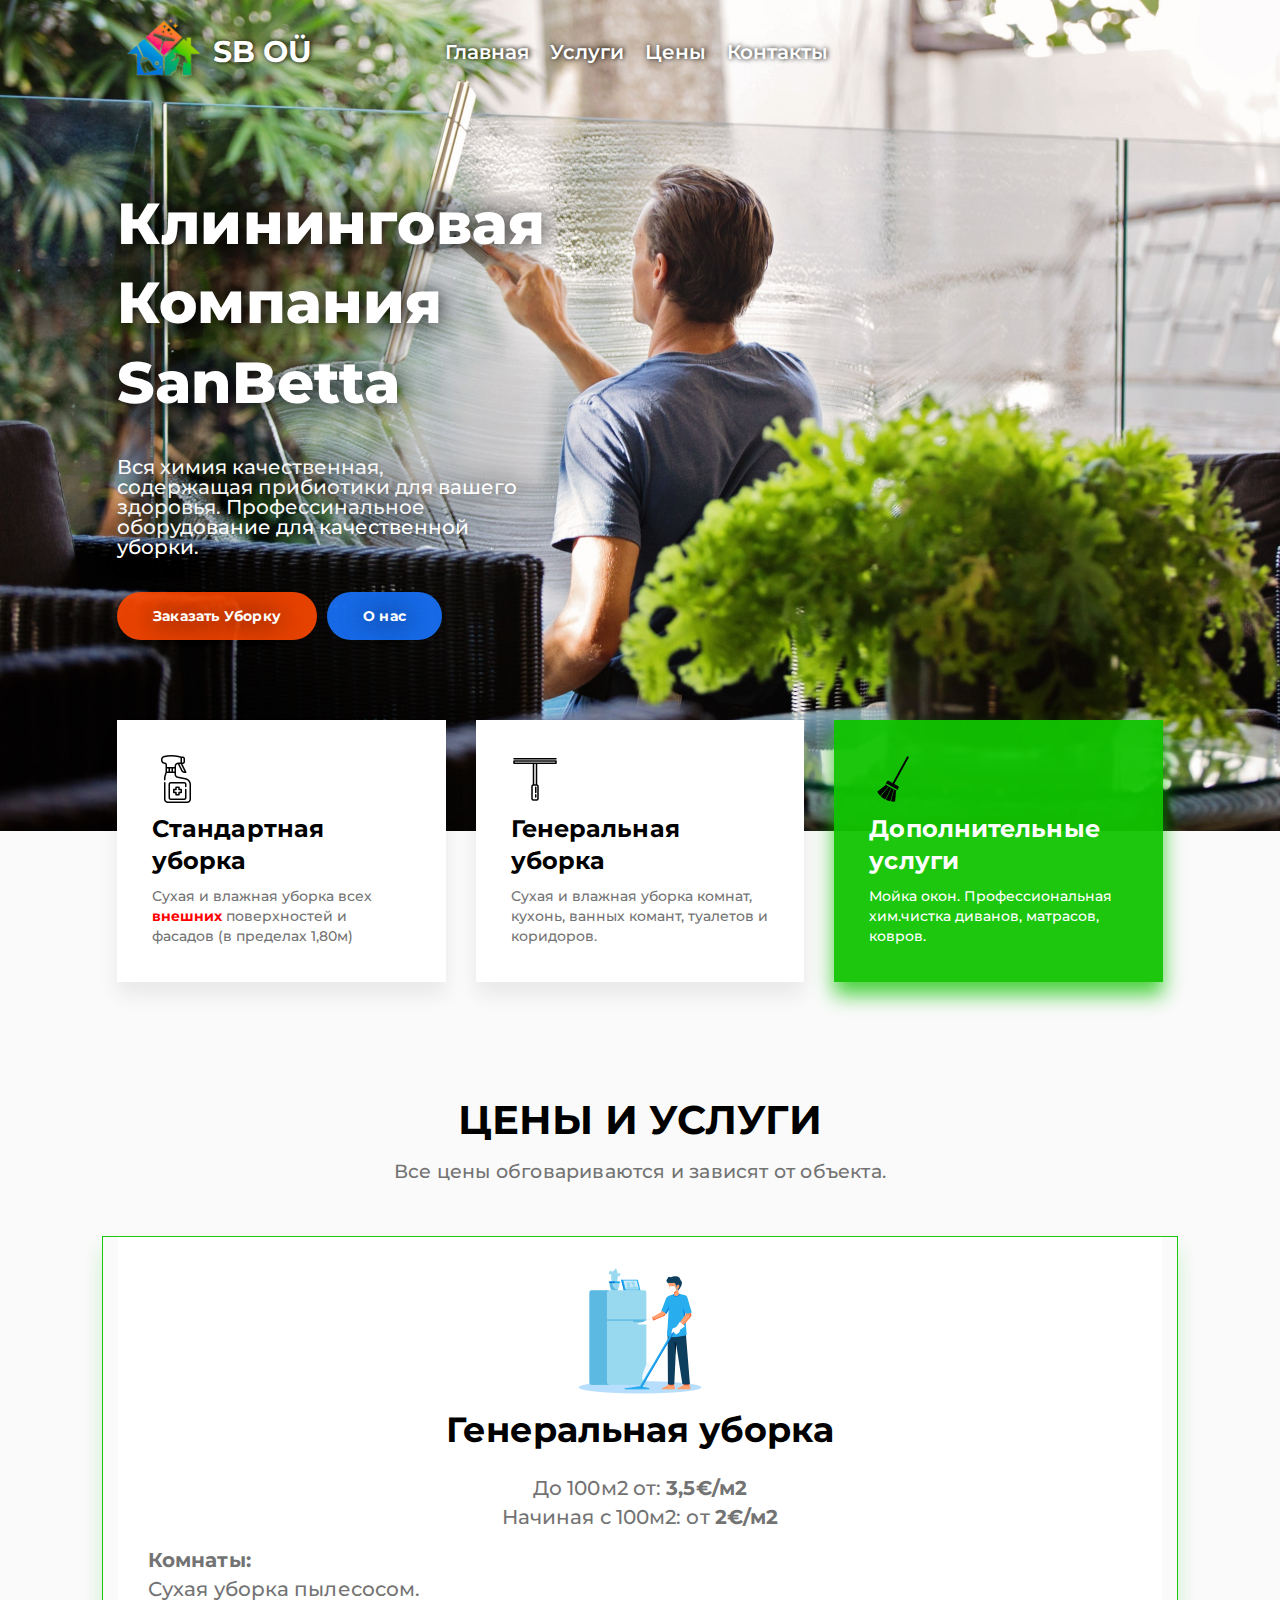
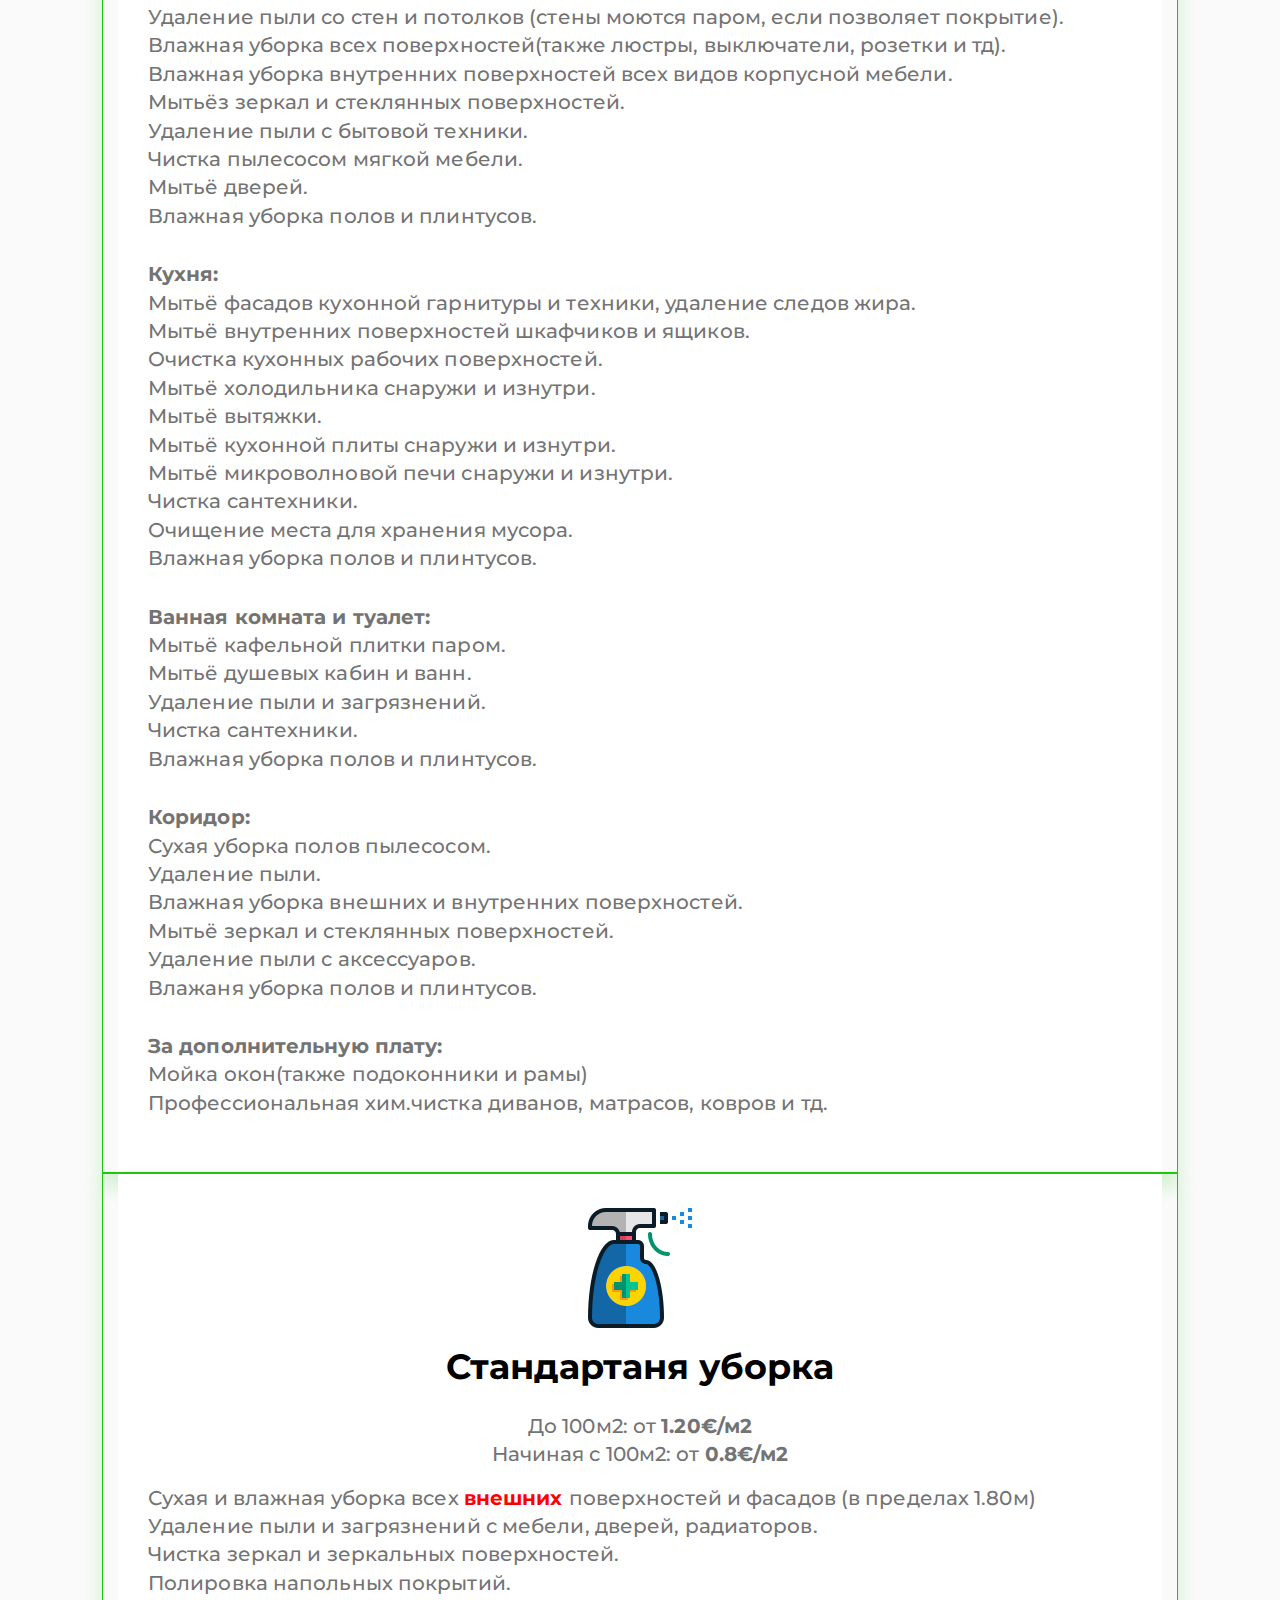
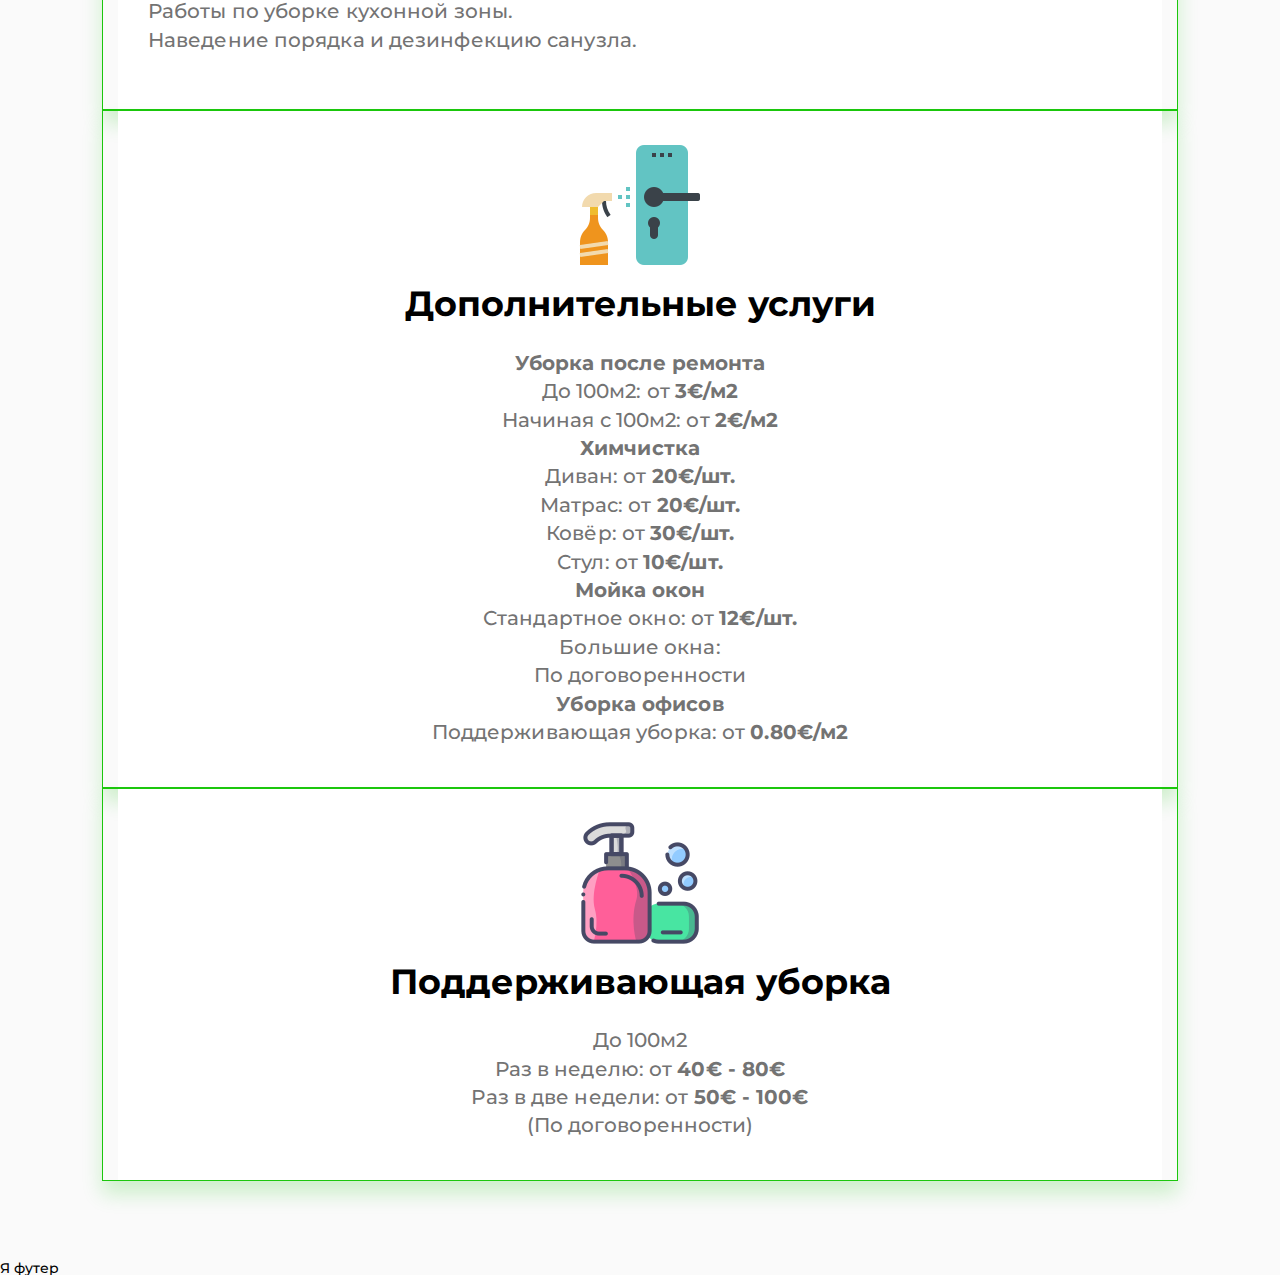
==== cleanservice/index.html @ 61dfa923 "cleanservice v2.0" ====
<!DOCTYPE html>
<html lang="ru">
<head>
    <meta charset="UTF-8">
    <meta http-equiv="X-UA-Compatible" content="IE=edge">
    <meta name="viewport" content="width=device-width, initial-scale=1.0">
    <link href="https://fonts.googleapis.com/css?family=Montserrat:regular,500,600,700,800&display=swap&subset=cyrillic-ext" rel="stylesheet" />
    <link rel="stylesheet" href="./css/style.css">
    <title>SanBetta OÜ</title>
</head>
<body>
    <div class="wrapper">
        <header class="header">
            <div class="header_container _container">
                <img src="./images/House_png-removebg-preview 1.svg" alt="Home">
                <a href="" class="header__logo">
                    SB OÜ
                </a>
                <nav class="header__menu menu">
                    <ul class="menu__list">
                        <li class="menu__item">
                            <a href="" class="menu__link">Главная</a>
                        </li>
                        <li class="menu__item">
                            <a href="" class="menu__link">Услуги</a>
                        </li>
                        <li class="menu__item">
                            <a href="" class="menu__link">Цены</a>
                        </li>
                        <li class="menu__item">
                            <a href="" class="menu__link">Контакты</a>
                        </li>
                    </ul>
                </nav>
            </div>

        </header>

        <main class="page">
            <div class="page__main-block main-block">
                <div class="main-block__container _container">
                    <div class="main-block__body">
                        <h1 class="main-block__title">Клининговая Компания SanBetta</h1>
                        <div class="main-block__text">Вся химия качественная, содержащая прибиотики для вашего здоровья. 
                            Профессинальное оборудование для качественной уборки.
                        </div>
                            <div class="main-block__buttons">
                                <a href="tel:+37256265199" class="main-block__button">Заказать Уборку</a>
                                <a href="" class="main-block__button main-block__button_border">О нас</a>
                            </div>
                    </div>
                </div>
                <div class="main-block__image _ibg">
                    <img src="./images/pexels-nathan-cowley-713297 (1).jpg" alt="cleaning.img">
                </div>
            </div>
            <section class="page_services services">
                <div class="services__conatainer _container">
                    <div class="services__body">
                         <a href="" class="services__column">
                            <div class="services__item item-service">
                                <div class="item-service__icon">
                                   <img src="./images/spray.png" alt="spray">
                                </div>
                                <h3 class="item-service__title">
                                    Стандартная уборка
                                </h3>
                                <div class="item-service__text">
                                   Сухая и влажная уборка всех <span class="text_bold_red"> внешних </span>  поверхностей и фасадов (в пределах 1,80м)
                                </div>
                            </div>
                        </a>
                        <a href="" class="services__column">
                            <div class="services__item item-service">
                                <div class="item-service__icon">
                                   <img src="./images/labor.png" alt="labor">
                                </div>
                                <h3 class="item-service__title">
                                    Генеральная уборка
                                </h3>
                                <div class="item-service__text">
                                  Сухая и влажная уборка комнат, кухонь, ванных комант, туалетов и коридоров.
                                </div>
                            </div>
                        </a>
                        <a href="" class="services__column">
                            <div class="services__item item-service item-service_green">
                                <div class="item-service__icon">
                                   <img src="./images/brush.png" alt="brush">
                                </div>
                                <h3 class="item-service__title">
                                    Дополнительные услуги
                                </h3>
                                <div class="item-service__text">
                                   Мойка окон.
                                   Профессиональная хим.чистка диванов, матрасов, ковров.
                                </div>
                            </div>
                        </a>
                    </div>
                </div>

            </section>
            <section class="page_supporting-cleaning supporting-cleaning ">
                <div class="supporting-cleaning__container _container">
                    <div class="supporting-cleaning__header header-block">
                        <h2 class="header_block__title">ЦЕНЫ И УСЛУГИ</h2>
                        <div class="header_block__sub-title">Все цены обговариваются и зависят от объекта.</div>
                    </div>
                <div class="supporting-cleaning_body">
                    <div class="supporting-cleaning_column">
                        <div class="supporting-cleaning_item">
                            <div class="supporting-cleaning_icon">
                                <img src="./images/cleaning_house_covid-19_virus_pandemic_icon.png" alt="">
                            </div>
                            <div class="supporting-cleaning_value">Генеральная уборка</div>
                            <div class="supporting-cleaning_text">До 100м2 от: <span class="
                                price_text_bold"> 3,5€/м2 </span> <br> Начиная с 100м2: от <span class="
                                price_text_bold"> 2€/м2 </span>
                                <ul class="ul_list"> <span class="text_bold_span">Комнаты:</span>
                                    <li>Сухая уборка пылесосом.</li>
                                    <li>Удаление пыли со стен и потолков (стены моются паром, если позволяет покрытие).</li>
                                    <li>Влажная уборка всех поверхностей(также люстры, выключатели, розетки и тд).</li>
                                    <li>Влажная уборка внутренних поверхностей всех видов корпусной мебели.</li>
                                    <li>Мытьёз зеркал и стеклянных поверхностей.</li>
                                    <li>Удаление пыли с бытовой техники.</li>
                                    <li>Чистка пылесосом мягкой мебели.</li>
                                    <li>Мытьё дверей.</li>
                                    <li>Влажная уборка полов и плинтусов.</li>
                                </ul>
                                <ul class="ul_list"><span class="text_bold_span">Кухня:</span>
                                    <li>Мытьё фасадов кухонной гарнитуры и техники, удаление следов жира.</li>
                                    <li>Мытьё внутренних поверхностей шкафчиков и ящиков.</li>
                                    <li>Очистка кухонных рабочих поверхностей.</li>
                                    <li>Мытьё холодильника снаружи и изнутри.</li>
                                    <li>Мытьё вытяжки.</li>
                                    <li>Мытьё кухонной плиты снаружи и изнутри.</li>
                                    <li>Мытьё микроволновой печи снаружи и изнутри.</li>
                                    <li>Чистка сантехники.</li>
                                    <li>Очищение места для хранения мусора.</li>
                                    <li>Влажная уборка полов и плинтусов.</li>
                                    <li></li>
                                </ul>
                                <ul class="ul_list"><span class="text_bold_span">Ванная комната и туалет:</span>
                                    <li>Мытьё кафельной плитки паром.</li>
                                    <li>Мытьё душевых кабин и ванн.</li>
                                    <li>Удаление пыли и загрязнений.</li>
                                    <li>Чистка сантехники.</li>
                                    <li>Влажная уборка полов и плинтусов.</li>
                                </ul>
                                <ul class="ul_list"><span class="text_bold_span">Коридор:</span>
                                    <li>Сухая уборка полов пылесосом.</li>
                                    <li>Удаление пыли.</li>
                                    <li>Влажная уборка внешних и внутренних поверхностей.</li>
                                    <li>Мытьё зеркал и стеклянных поверхностей.</li>
                                    <li>Удаление пыли с аксессуаров.</li>
                                    <li>Влажаня уборка полов и плинтусов.</li>
                                </ul>
                                <ul class="ul_list"><span class="text_bold_span">За дополнительную плату:</span>
                                    <li>Мойка окон(также подоконники и рамы)</li>
                                    <li>Профессиональная хим.чистка диванов, матрасов, ковров и тд.</li>
                                </ul>
                            </div>
                        </div>
                    </div>
                    <div class="supporting-cleaning_column">
                        <div class="supporting-cleaning_item">
                            <div class="supporting-cleaning_icon">
                                <img src="./images/alcohol_antiseptic_cleaning_cleanser_first_icon.png" alt="">
                            </div>
                            <div class="supporting-cleaning_value">Стандартаня уборка</div>
                            <div class="supporting-cleaning_text">До 100м2: от <span class="
                                price_text_bold"> 1.20€/м2 </span> <br> Начиная с 100м2: от <span class="
                                price_text_bold"> 0.8€/м2 </span>
                                <ul class="ul_list">
                                    <li>Сухая и влажная уборка всех <span class="text_bold_red"> внешних </span> поверхностей и фасадов (в пределах 1.80м)</li>
                                    <li>Удаление пыли и загрязнений с мебели, дверей, радиаторов.</li>
                                    <li>Чистка зеркал и зеркальных поверхностей.</li>
                                    <li>Полировка напольных покрытий.</li>
                                    <li>Работы по уборке кухонной зоны.</li>
                                    <li>Наведение порядка и дезинфекцию санузла.</li>
                                </ul>
                            </div>
                        </div>
                    </div>
                    <div class="supporting-cleaning_column">
                        <div class="supporting-cleaning_item">
                            <div class="supporting-cleaning_icon">
                                <img src="./images/cleaning_door_hygiene_knob_object_icon.png" alt="">
                            </div>
                            <div class="supporting-cleaning_value">Дополнительные услуги</div>
                            <div class="supporting-cleaning_text"> <span class="text_bold_span">Уборка после ремонта</span> <br> До 100м2: от <span class="
                                price_text_bold"> 3€/м2 </span> <br> Начиная с 100м2: от <span class="text_bold_span"> 2€/м2 </span> <br>
                                 <span class="text_bold_span">Химчистка</span> <br>
                                  Диван: от <span class="text_bold_span">20€/шт. </span>  <br>
                                   Матрас: от <span class="text_bold_span"> 20€/шт. </span> <br>
                                    Ковёр: от <span class="text_bold_span"> 30€/шт. </span> <br>
                                   Стул: от <span class="text_bold_span"> 10€/шт.</span> <br>
                                    <span class="text_bold_span">Мойка окон</span> <br>
                                    Стандартное окно: от <span class="text_bold_span"> 12€/шт.</span> <br>
                                     Большие окна: <br> По договоренности <br>
                                      <span class="text_bold_span">Уборка офисов</span> <br>
                                       Поддерживающая уборка: от <span class="text_bold_span"> 0.80€/м2 </span> </div>
                        </div>
                    </div>
                    <div class="supporting-cleaning_column">
                        <div class="supporting-cleaning_item">
                            <div class="supporting-cleaning_icon">
                                <img src="./images/cleaning_hygiene_soap_wash_washing_icon.png" alt="">
                            </div>
                            <div class="supporting-cleaning_value">Поддерживающая уборка</div>
                            <div class="supporting-cleaning_text">До 100м2 <br>
                                Раз в неделю: от <span class="text_bold_span">40€ - 80€</span> <br>
                                Раз в две недели: от <span class="text_bold_span"> 50€ - 100€ </span> <br>
                                 (По договоренности)</div>
                        </div>
                    </div>
                </div>
            </div>
            </section>
        </main>
        <footer class="footer">
            Я футер
        </footer>

    </div>
    <script src="./js/script.js"></script>
</body>
</html>
---- cleanservice/css/style.css ----
/* ОБНУЛЕНИЕ */

*,
*::before,
*::after {
    margin: 0;
    padding: 0;
    border: 0;
    box-sizing: border-box;
}

a {
    text-decoration: none;
}

ul,
ol,
li {
    list-style: none;
}

img {
    vertical-align: top;
}

h1,
h2,
h3,
h4,
h5,
h6 {
    font-weight: inherit;
    font-size: inherit;
}

html,
body {
    height: 100%;
    line-height: 1;
    font-size: 14px;
    background: #fafafa;
    font-weight: 500;
    font-family: Montserrat;
}

/* --------------------------------------- */

.wrapper {
    min-height: 100%;
    overflow: hidden;
    display: flex;
    flex-direction: column;
}

._container {
    max-width: 1046px;
    margin: 0 auto;
    padding: 0px 15px;
    box-sizing: content-box;
}

._ibg {
    position: relative;
}

._ibg img {
    position: absolute;
    width: 100%;
    height: 100%;
    top: 0;
    left: 0;
    object-fit: cover;
}

/* -------HEADER------- */

.header {
    position: absolute;
    width: 100%;
    left: 0;
    top: 0;
    z-index: 50;
}
.header_container {
    display: flex;
    min-height: 104px;
    align-items: center;
}

@media (max-width: 479px) {
    .header_container {
        min-height: 70px;
    }
}
.header__logo {
    font-size: 30px;
    font-weight: 700;
    color: inherit;
    text-shadow: rgb(0, 0, 0) 1px 0 5px;
    color:rgb(255, 255, 255);
}
.header__menu {
    margin: 0px 0px 0px 133px;
}

@media (max-width: 992px) {
    .header__menu {
        margin: 0px 0px 0px 80px;
    }
}

@media (max-width: 767px) {
    .header__menu {
        margin: 0px 0px 0px 40px;
    }
}

@media (max-width: 479px) {
    .header__menu {
        margin: 0px 0px 0px 20px;
    }
}



.menu {
    padding: 5px 0;
}
.menu__list {
    display: flex;
    flex-wrap: wrap;
}
.menu__item {
    font-size: 20px;
}

.menu__item:hover {
    background: rgba(60, 255, 0, 0.5);
    border-radius: 7px;
    transition: background 0.4s ease-in-out 0.2s;
    min-width: 30px;
}

.menu__item:not(:last-child) {
    margin: 0px 21px 0px 0px;
}

.menu__link {
    font-weight: 600;
    line-height: calc(24 / 14 * 100%);
    text-shadow: rgb(0, 0, 0) 1px 0 5px;
    color: white;
}

@media (max-width: 479px) {
    .menu__link {
        font-size: 18px;
    }
}

/* --------------------------------------------- */

/* -----------------PAGE--------------------------- */
.page {
    flex: 1 1 auto;
}

.page__main-block {
}

.page_services {
    position: relative;
    z-index: 2;
    margin: -111px 0px 0px 0px;
}
.page_supporting-cleaning {
}
/* -----------------HEADER_BLOCK--------------------------- */
.header-block {
    text-align: center;
    letter-spacing: 0.2px;
}
.header_block__title {
    font-size: 40px;
    line-height: 142%;
    font-weight: 700;
}
.header_block__title:not(:last-child) {
    margin: 0px 0px 10px 0px;
}
.header_block__sub-title {
    line-height: 142%;
    color: #737373;
    font-size: 19px;
}
/* ------------------------------------------------------- */
/* ----------------MAIN_BLOCK---------------- */
.main-block {
    position: relative;
}
.main-block__container {
}
.main-block__body {
    padding: 184px 0px 191px 0px;
    position: relative;
    z-index: 2;
    max-width: 400px;
    text-shadow: rgb(1, 0, 0) 1px 1px 25px;
    color:rgb(255, 255, 255)
}

@media (max-width: 992px) {
    .main-block__body {
        padding: 120px 0px 191px 0px;
    }
}
@media (max-width: 479px) {
    .main-block__body {
        padding: 115px 0px 160px 0px;
    }
}

.main-block__body > *:not(:last-child) {
    margin: 0px 0px 35px 0px;
}


.main-block__title {
    font-size: 58px;
    line-height: calc(80 / 58 * 100%);
    letter-spacing: 0.2px;
    font-weight: 800;
}

@media (max-width: 479px) {
    .main-block__title {
        font-size: 42px;
    }
}

@media (max-width: 320px) {
    .main-block__title {
        font-size: 38px;
        text-align: center;
    }
}

.main-block__text {
    font-size: 20px;
}
.main-block__buttons {
    display: flex;
    flex-wrap: wrap;
    margin: -10px 0;
}
.main-block__button {
    background: rgba(255, 72, 0, 0.897);
    border-radius: 37px;
    display: flex;
    justify-content: center;
    align-items: center;
    padding: 5px 36px;
    min-height: 48px;
    color: white;
    letter-spacing: 0.2px;
    font-weight: 700;
    line-height: 150%;
    text-align: center;
    margin: 10px 0;
}

@media (max-width: 479px) {
    .main-block__button {
        flex: 1 1 100%;
    }
}
@media (min-width: 479px) {
    .main-block__button:not(:last-child) {
        margin-right: 10px;
    }
}


.main-block__button:hover {
    background: rgba(255, 72, 0, 1);
    transition: all 0.5s ease;
}



.main-block__button_border {
    background: rgba(24, 116, 255,0.897);
}

.main-block__button_border:hover {
    background: rgba(24, 116, 255, 1);
    transition: all 0.5s ease;
}

.main-block__image {
    position: absolute;
    width: 100%;
    height: 100%;
    top: 0;
    left: 0;
}
/* ----------------------------------------------- */

/* ----------------------ТРИ БЛОКА------------------- */

.services {
}
.services__conatainer {
}
.services__body {

}

@media  (min-width: 670px) {
    .services__body {
        display: flex;
        flex-wrap: wrap;
        margin: 0px -15px;
    }
} 
    
.services__column {
    flex: 0 1 33.333%;
    margin: 0px 0px 30px 0px;
    display: block;
    color:rgb(0, 0, 0);
}
@media  (min-width: 670px) {
    .services__column {
        padding: 0px 15px;
    }
}
@media (max-width: 992px) {
    .services__column {
        flex: 0 1 50%;
    }
    .services__column:not(:last-child) {
        margin: 0px 0px 30px 0px;
    }
    .services__column:last-child {
        flex: 0 1 100%;
    }   
}

.services__item {
    height: 100%;
    box-shadow: 0px 13px 19px rgba(0, 0, 0, 0.07);
    background-color: #fff;
    padding: 35px;
}
@media (max-width: 479px) {
    .services__item {
        padding: 25px;
    }
}

.item-service {}

.item-service_green {
    background-color: rgba(16, 196, 0, 0.950);
    box-shadow: 0px 13px 19px rgba(16, 196, 0, 0.750);
}

.item-service_green .item-service__title {
    color: #fff;
}
.item-service_green .item-service__text {
    color: #fff;
}
.item-service > *:not(:last-child) {
    margin: 0px 0px 10px 0px;
}
.item-service__icon {
}
.item-service__title {
    font-weight: 700;
    letter-spacing: 0.1px;
    font-size: 24px;
    line-height: 133%;
}
.item-service__text {
    color: #737373;
    line-height: 142%;
}
.text_bold_red {
    color: red;
    font-weight: 700;
}

/* ----------------------------------------------------- */
.supporting-cleaning {
    padding: 80px 0px;
    background: #fafafa;
}
.supporting-cleaning__container {
}
.supporting-cleaning__header {
    margin: 0px 0px 50px 0px;
}
.supporting-cleaning_body {
    display: flex;
    flex-direction: column;
    margin: 0px -15px;
    justify-content: space-between;
}
.supporting-cleaning_column {
    padding: 0px 15px;
    flex: 0 1 25%;
    text-align: center;
    border: 1px solid rgba(16, 196, 0, 0.950);
    box-shadow: 0px 13px 19px rgba(16, 196, 0, 0.19);
}
.supporting-cleaning_item {
    background-color: #fff;
    padding: 30px 30px;
    text-align: center;
}
.supporting-cleaning_item > *:not(:last-child) {
    margin: 0px 0px 10px 0px;
}
.supporting-cleaning_icon {
}
.supporting-cleaning_value {
    font-size: 35px;
    line-height: 142%;
    font-weight: 700;
}
.supporting-cleaning_text {
    color: #737373;
    font-size: 20px;
    letter-spacing: 0.1px;
    line-height: 142%;
    padding: 10px 0px;
}
.text_bold_span {
    font-weight: 700;
}
.ul_list {
    text-align: start;
    padding: 15px 0px;
}
.price_text_bold {
    font-weight: 700;
}

/* ------------------FOOTER-------------------------- */
.footer {

}
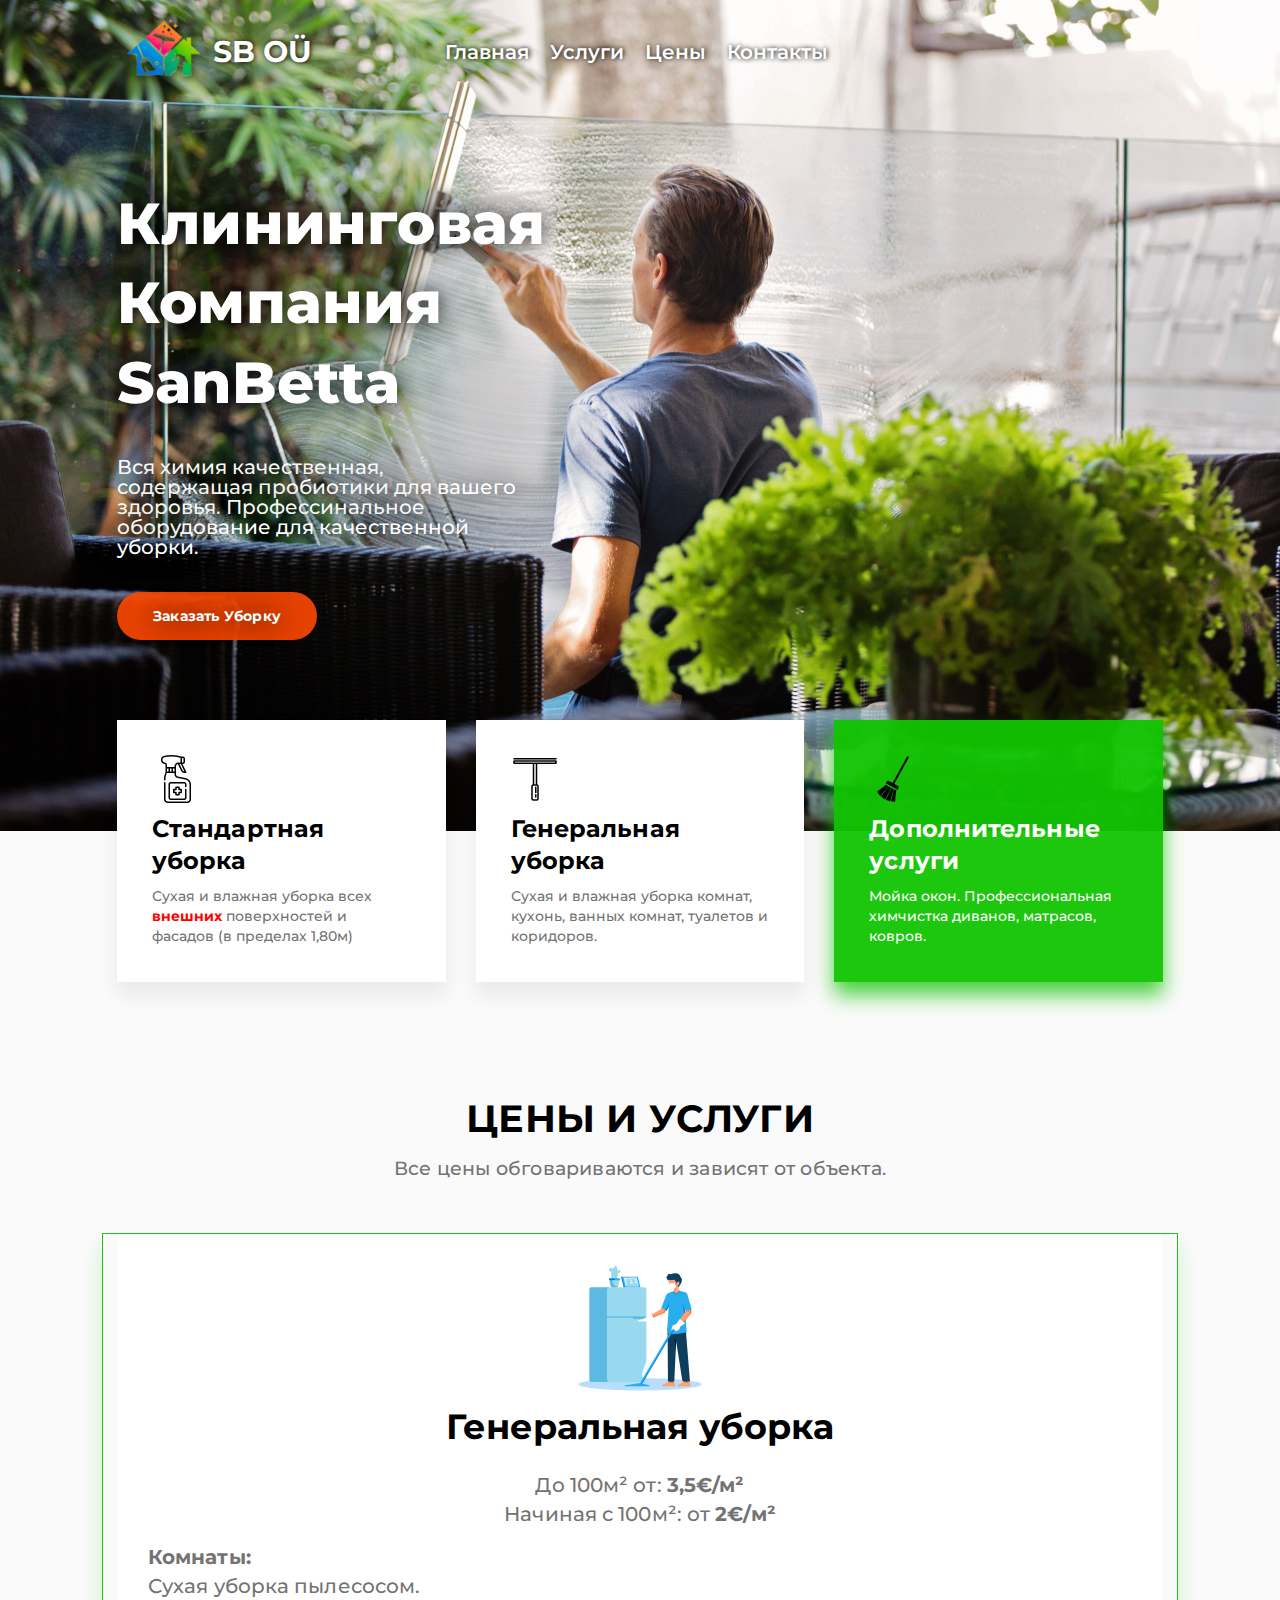
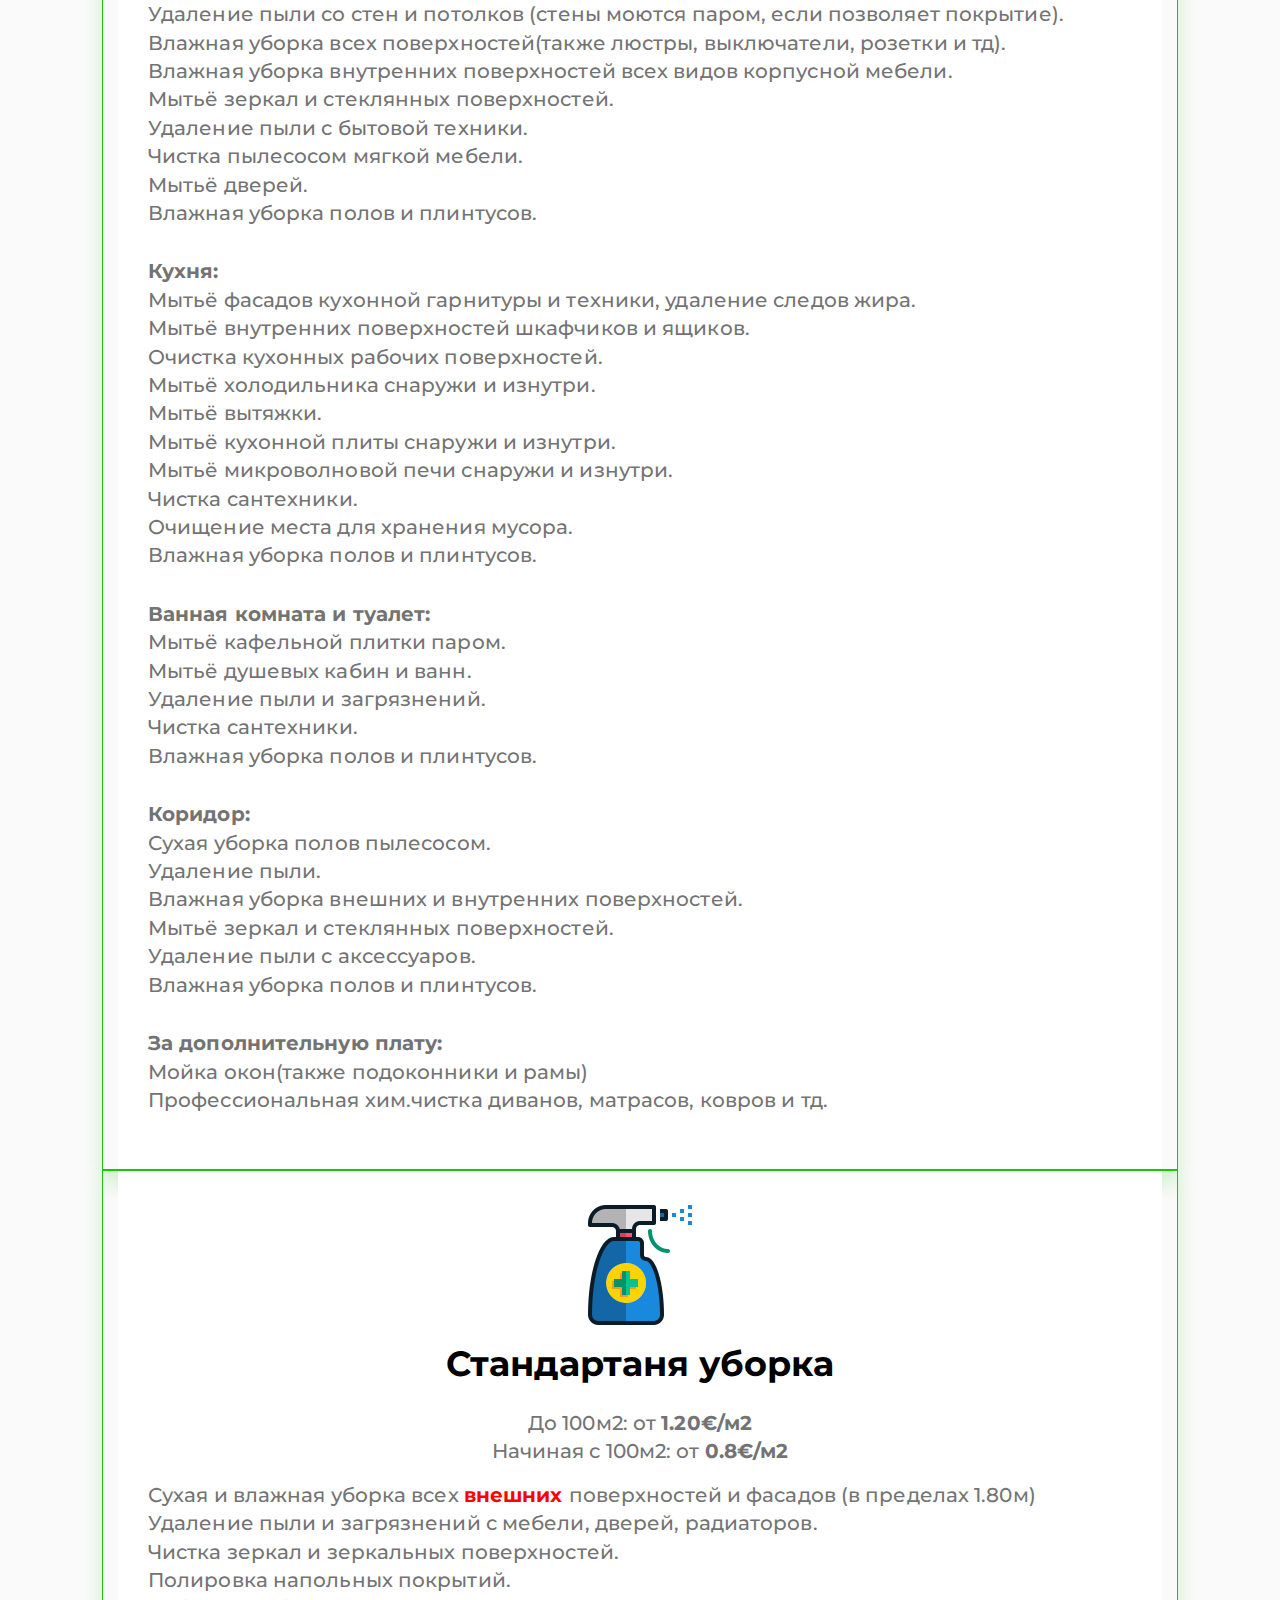
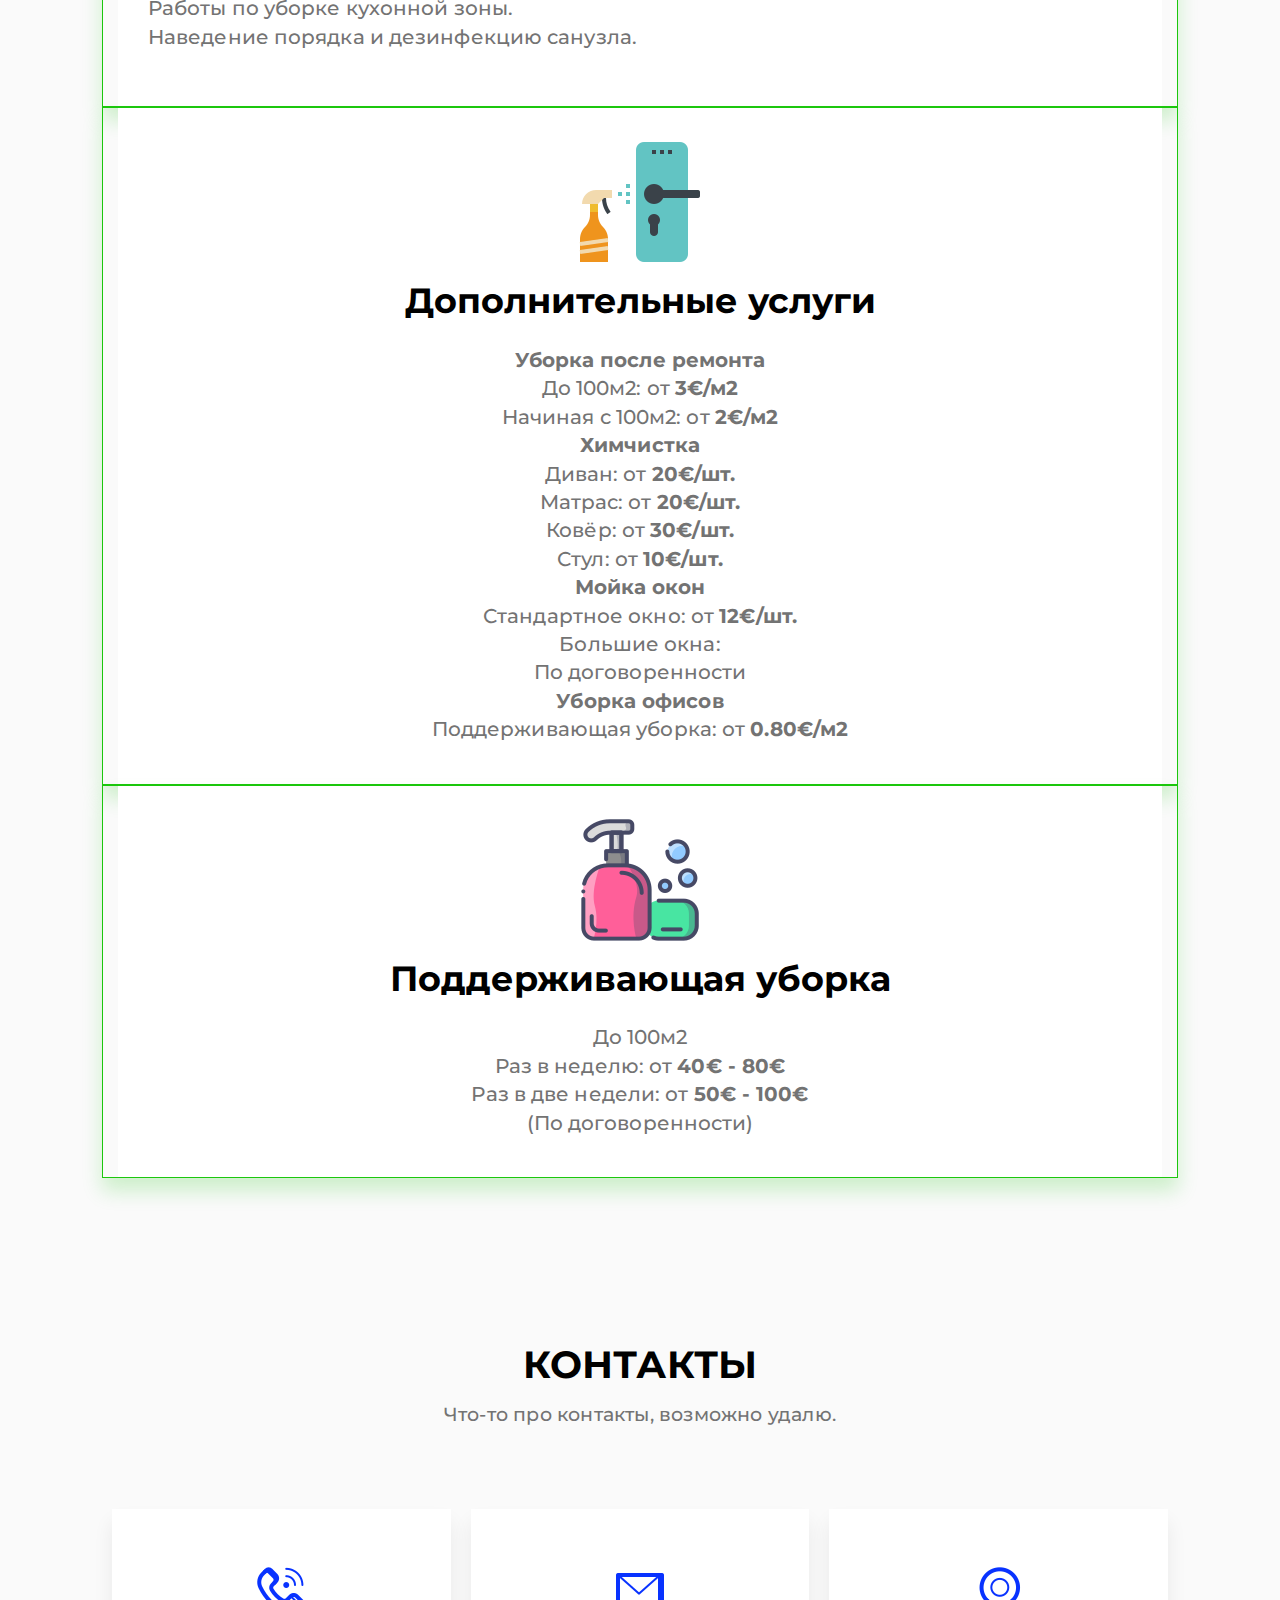
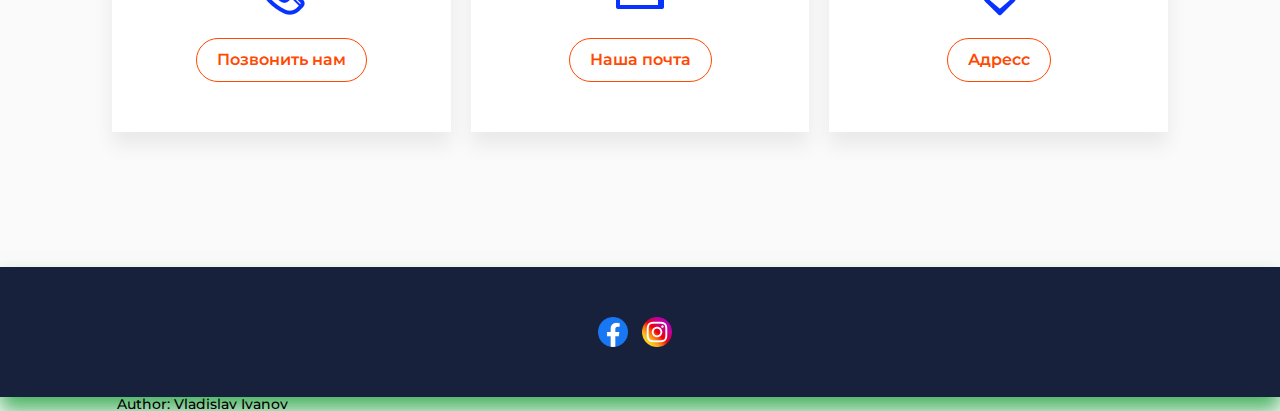
==== commit 8e51b9ce: "cleanservice v3.0" ====
--- a/cleanservice/index.html
+++ b/cleanservice/index.html
@@ -7,6 +7,7 @@
     <link href="https://fonts.googleapis.com/css?family=Montserrat:regular,500,600,700,800&display=swap&subset=cyrillic-ext" rel="stylesheet" />
     <link rel="stylesheet" href="./css/style.css">
     <title>SanBetta OÜ</title>
+    <link rel="icon" href="./images/House_png-removebg-preview 1.svg">
 </head>
 <body>
     <div class="wrapper">
@@ -41,12 +42,12 @@
                 <div class="main-block__container _container">
                     <div class="main-block__body">
                         <h1 class="main-block__title">Клининговая Компания SanBetta</h1>
-                        <div class="main-block__text">Вся химия качественная, содержащая прибиотики для вашего здоровья. 
+                        <div class="main-block__text">Вся химия качественная, содержащая пробиотики для вашего здоровья. 
                             Профессинальное оборудование для качественной уборки.
                         </div>
                             <div class="main-block__buttons">
-                                <a href="tel:+37256265199" class="main-block__button">Заказать Уборку</a>
-                                <a href="" class="main-block__button main-block__button_border">О нас</a>
+                                <a href="tel:37256265199" class="main-block__button">Заказать Уборку</a>
+                                <!-- <a href="" class="main-block__button main-block__button_border">О нас</a> -->
                             </div>
                     </div>
                 </div>
@@ -79,7 +80,7 @@
                                     Генеральная уборка
                                 </h3>
                                 <div class="item-service__text">
-                                  Сухая и влажная уборка комнат, кухонь, ванных комант, туалетов и коридоров.
+                                  Сухая и влажная уборка комнат, кухонь, ванных комнат, туалетов и коридоров.
                                 </div>
                             </div>
                         </a>
@@ -93,7 +94,7 @@
                                 </h3>
                                 <div class="item-service__text">
                                    Мойка окон.
-                                   Профессиональная хим.чистка диванов, матрасов, ковров.
+                                   Профессиональная химчистка диванов, матрасов, ковров.
                                 </div>
                             </div>
                         </a>
@@ -114,15 +115,15 @@
                                 <img src="./images/cleaning_house_covid-19_virus_pandemic_icon.png" alt="">
                             </div>
                             <div class="supporting-cleaning_value">Генеральная уборка</div>
-                            <div class="supporting-cleaning_text">До 100м2 от: <span class="
-                                price_text_bold"> 3,5€/м2 </span> <br> Начиная с 100м2: от <span class="
-                                price_text_bold"> 2€/м2 </span>
+                            <div class="supporting-cleaning_text">До 100м² от: <span class="
+                                price_text_bold"> 3,5€/м² </span> <br> Начиная с 100м²: от <span class="
+                                price_text_bold"> 2€/м² </span>
                                 <ul class="ul_list"> <span class="text_bold_span">Комнаты:</span>
                                     <li>Сухая уборка пылесосом.</li>
                                     <li>Удаление пыли со стен и потолков (стены моются паром, если позволяет покрытие).</li>
                                     <li>Влажная уборка всех поверхностей(также люстры, выключатели, розетки и тд).</li>
                                     <li>Влажная уборка внутренних поверхностей всех видов корпусной мебели.</li>
-                                    <li>Мытьёз зеркал и стеклянных поверхностей.</li>
+                                    <li>Мытьё зеркал и стеклянных поверхностей.</li>
                                     <li>Удаление пыли с бытовой техники.</li>
                                     <li>Чистка пылесосом мягкой мебели.</li>
                                     <li>Мытьё дверей.</li>
@@ -154,7 +155,7 @@
                                     <li>Влажная уборка внешних и внутренних поверхностей.</li>
                                     <li>Мытьё зеркал и стеклянных поверхностей.</li>
                                     <li>Удаление пыли с аксессуаров.</li>
-                                    <li>Влажаня уборка полов и плинтусов.</li>
+                                    <li>Влажная уборка полов и плинтусов.</li>
                                 </ul>
                                 <ul class="ul_list"><span class="text_bold_span">За дополнительную плату:</span>
                                     <li>Мойка окон(также подоконники и рамы)</li>
@@ -218,10 +219,52 @@
                 </div>
             </div>
             </section>
+            <section class="page__contacts contacts">
+                <div class="contacts__container _container">
+                    <div class="contacts__header header-block">
+                        <h2 class="header_block__title">КОНТАКТЫ</h2>
+                        <div class="header_block__sub-title">Что-то про контакты, возможно удалю.</div>
+                    </div>
+                <div class="contacts__items">
+                    <div class="contact_item item-contact">
+                        <div class="item-contact__icon">
+                            <img src="./images/mobile.png" alt="phone">
+                        </div>
+                        <a href="tel:37256265199" class="item-contact_button number">Позвонить нам</a>
+                    </div>
+                    <div class="contact_item item-contact">
+                        <div class="item-contact__icon">
+                            <img src="./images/mail.png" alt="mail">
+                        </div>
+                        <a href="mailto:sanbetta2021@gmail.com" class="item-contact_button mail" target="_blank">Наша почта</a>
+                    </div>
+                    <div class="contact_item item-contact">
+                        <div class="item-contact__icon">
+                            <img src="./images/navigation.png" alt="location">
+                        </div>
+                        <a href="https://www.google.com/maps/place/Paekaare+46,+13611+Tallinn,+%D0%95%D1%81%D1%82%D0%BE%D0%BD%D1%96%D1%8F/@59.4364398,24.8274652,17z/data=!4m5!3m4!1s0x4692ecb0a074302b:0xf54193865ec72d85!8m2!3d59.4363962!4d24.8269824" class="item-contact_button location" target="_blank">Адресс</a>
+                    </div>
+                </div>
+                </div>
+            </section>
         </main>
         <footer class="footer">
-            Я футер
+            <div class="footer_top">
+                <div class="footer__main _container">
+                    <div class="footer__social">
+                        <a href="https://www.facebook.com/sanbetta.cleaning/" target="_blank"> <img class="footer_icon" src="./images/facebook logo.png" alt="facebook"> </a>
+                        <a href="https://www.instagram.com/sanbetta_puhastus/?utm_medium=copy_link" target="_blank"> <img class="footer_icon" src="./images/instagram_icon.png" alt="Instagram"> </a>
+                    </div>
+                </div>
+            </div>
+            <div class="footer_bottom">
+                <div class="footer__container _container">
+                    <div class="footer__author"></div>Author: Vladislav Ivanov
+                    <div class="footer__author_social"></div>
+                </div>
+            </div>
         </footer>
+        <a class="back_to_top" title="Наверх">↑</a>
 
     </div>
     <script src="./js/script.js"></script>
--- a/cleanservice/css/style.css
+++ b/cleanservice/css/style.css
@@ -175,15 +175,22 @@
 }
 .page_supporting-cleaning {
 }
+.page__contacts {
+}
 /* -----------------HEADER_BLOCK--------------------------- */
 .header-block {
     text-align: center;
     letter-spacing: 0.2px;
 }
 .header_block__title {
-    font-size: 40px;
+    font-size: 38px;
     line-height: 142%;
     font-weight: 700;
+}
+@media (max-width: 479px ) {
+    .header_block__title {
+        font-size: 30px;
+    }
 }
 .header_block__title:not(:last-child) {
     margin: 0px 0px 10px 0px;
@@ -430,6 +437,16 @@
     line-height: 142%;
     font-weight: 700;
 }
+@media (max-width: 469px) {
+    .supporting-cleaning_value {
+        font-size: 28px;
+    }
+}
+@media (max-width: 360px) {
+    .supporting-cleaning_value {
+        font-size: 20px;
+    }
+}
 .supporting-cleaning_text {
     color: #737373;
     font-size: 20px;
@@ -447,8 +464,138 @@
 .price_text_bold {
     font-weight: 700;
 }
-
+/* ---------------------------------------------------- */
+/* ----------------------CONTACTS--------------------- */
+.contacts {
+    padding: 80px 0px 135px 0px;
+}
+.contacts__container {
+}
+.contacts__header {
+    margin: 0px 0px 80px 0px;
+}
+.contacts__items {
+    display: flex;
+    align-items: center;
+    margin: 0px -15px;
+}
+@media (max-width: 700px) {
+    .contacts__items {
+        display: block;
+        margin: 0;
+    }
+}
+.contact_item {
+    background: #fff;
+    display: flex;
+    flex-direction: column;
+    align-items: center;
+    justify-content: center;
+    padding: 50px 15px;
+    box-shadow: 0px 13px 19px rgba(0, 0, 0, 0.07);
+    margin: 0px 10px;
+}
+.item-contact {
+    flex: 0 1 33.333%;
+}
+.item-contact__icon {
+    display: flex;
+    align-items: center;
+}
+.item-contact__icon:not(:last-child) {
+    margin: 0px 0px 15px 0px;
+}
+.item-contact_button {
+    display: block;
+    color: rgba(255, 72, 0, 1);
+    font-weight: 600;
+    line-height: 150%;
+    font-size: 16px;
+    border-radius: 37px;
+    min-height: 44px;
+    display: flex;
+    align-items: center;
+    justify-content: center;
+    text-align: center;
+    line-height: 142%;
+    padding: 5px 20px;
+    border: 1px solid rgba(255, 72, 0, 1);
+    transition: all 0.3s ease 0.5;
+}
+.item-contact_button:hover {
+    background: rgba(255, 72, 0, 0.9);
+    color: #fff;
+}
+
+.number {
+}
+.mail {
+}
+.location {
+}
 /* ------------------FOOTER-------------------------- */
 .footer {
 
-}+}
+.footer_top {
+    background: #17213c;
+    box-shadow: 0px 13px 19px rgb(16 156 50 / 75%);
+    color: #fff;
+    padding: 50px 0;
+}
+
+.footer__main {
+    display: flex;
+    align-items: center;
+    justify-content: center;
+    color: #fff;
+    text-transform: inherit;
+}
+
+.footer__list {
+    display: flex;
+    color: #fff;
+    text-transform: inherit;
+}
+.footer_item {
+    padding: 0px 30px;
+    color: #fff;
+    text-transform: inherit;
+}
+
+.footer_icon {
+    width: 40px;
+    padding: 0px 10px 0px 0px;
+}
+/* _______________Кнопка наверх______________ */
+.back_to_top {
+    position: fixed;
+    bottom: 80px;
+    right: 40px;
+    z-index: 9999;
+    width: 40px;
+    height: 40px;
+    text-align: center;
+    line-height: 30px;
+    background: #f5f5f5;
+    color: #444;
+    cursor: pointer;
+    border-radius: 2px;
+    display: none;
+    background: rgba(16, 196, 0, 0.950);
+  }
+
+  @media (max-width: 376px)  {
+    .back_to_top {
+        right: 150px;
+        bottom: 10px;
+    }
+  }
+  
+  .back_to_top:hover {
+    background: #e9ebec;
+  }
+  
+  .back_to_top-show {
+    display: block;
+  }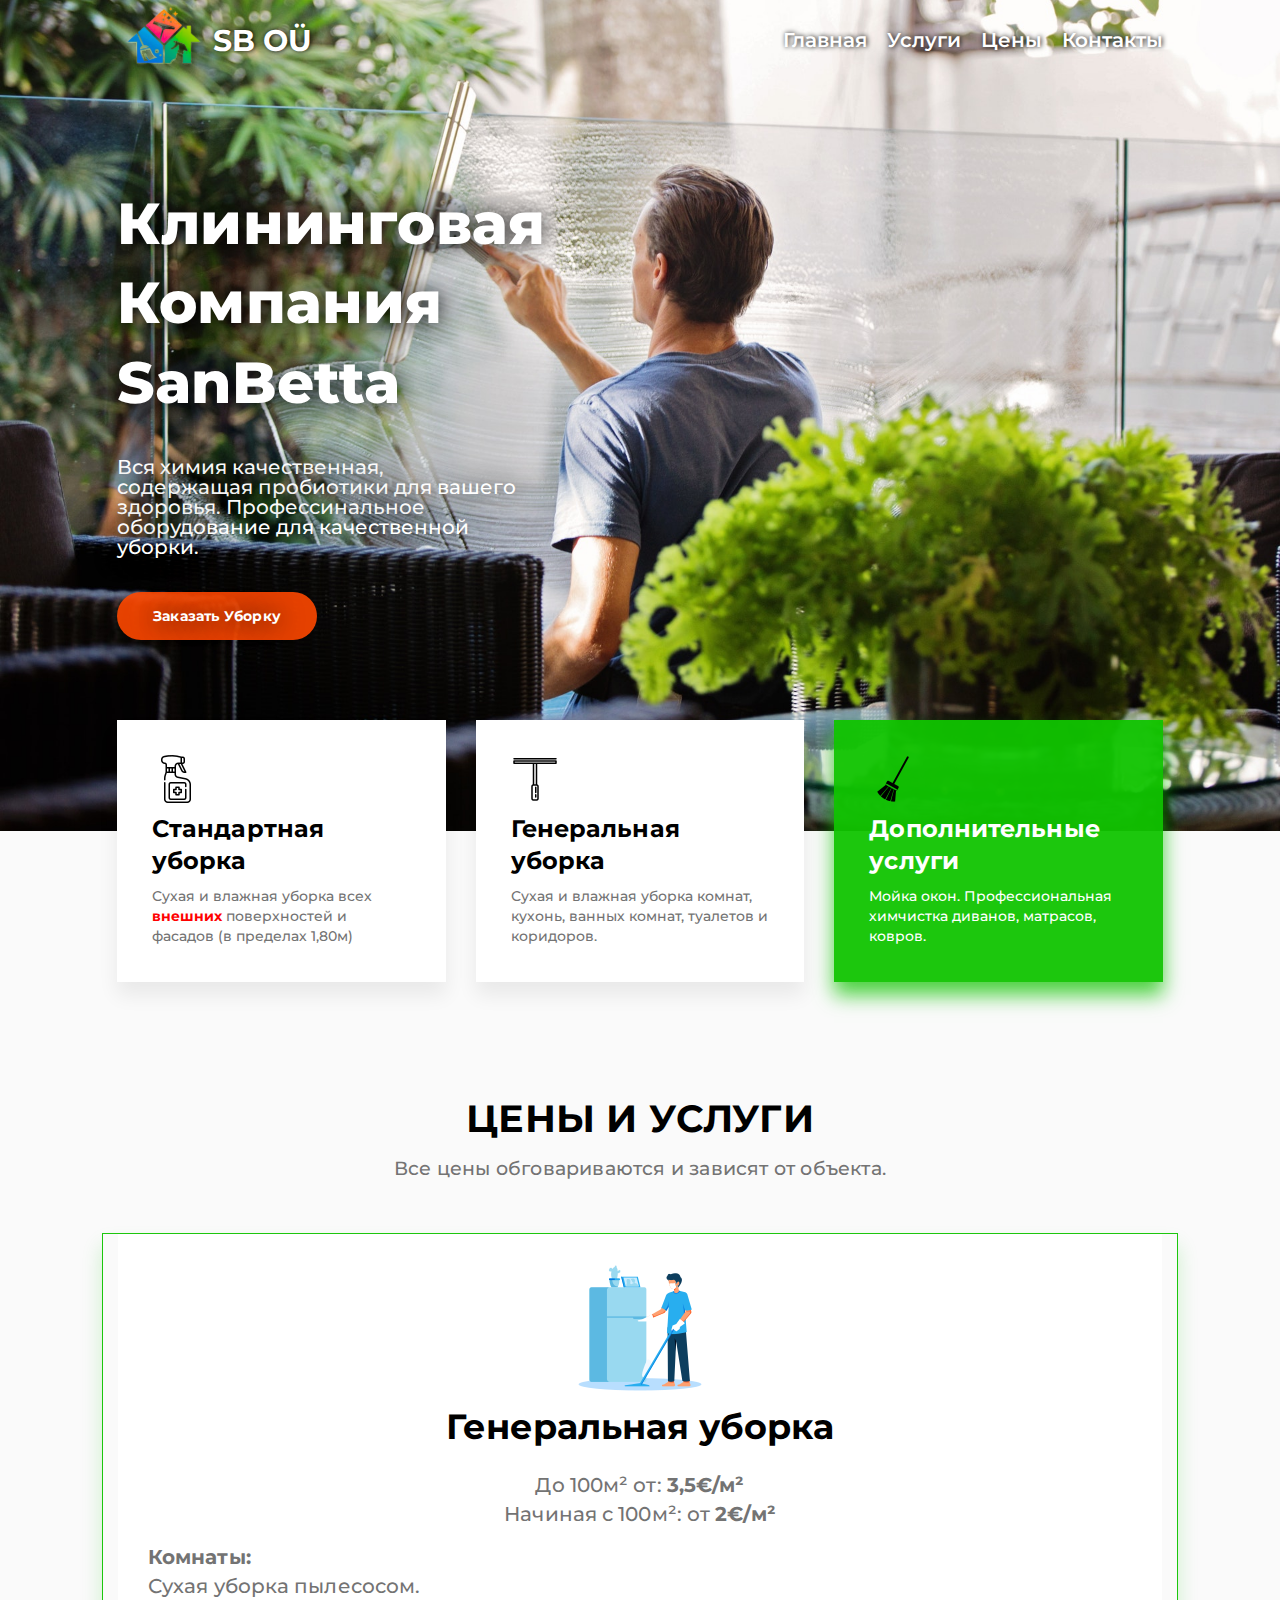
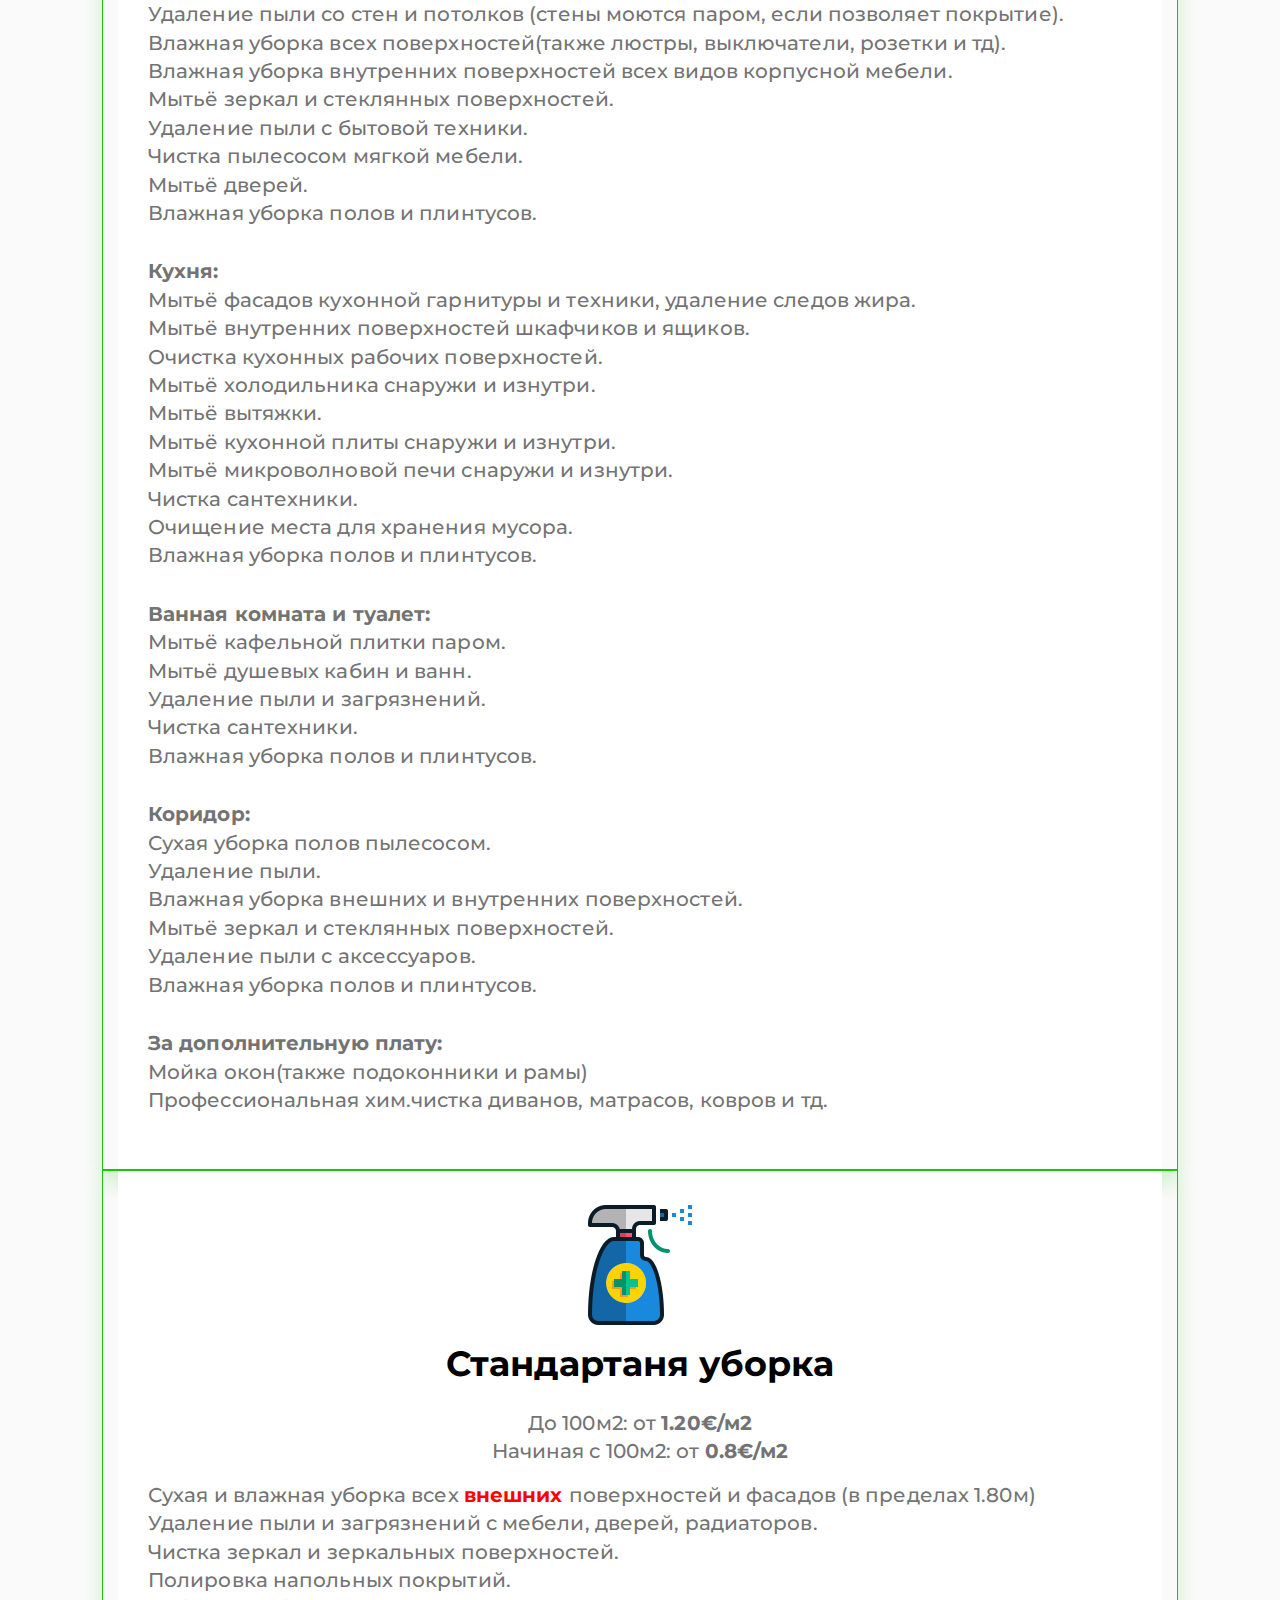
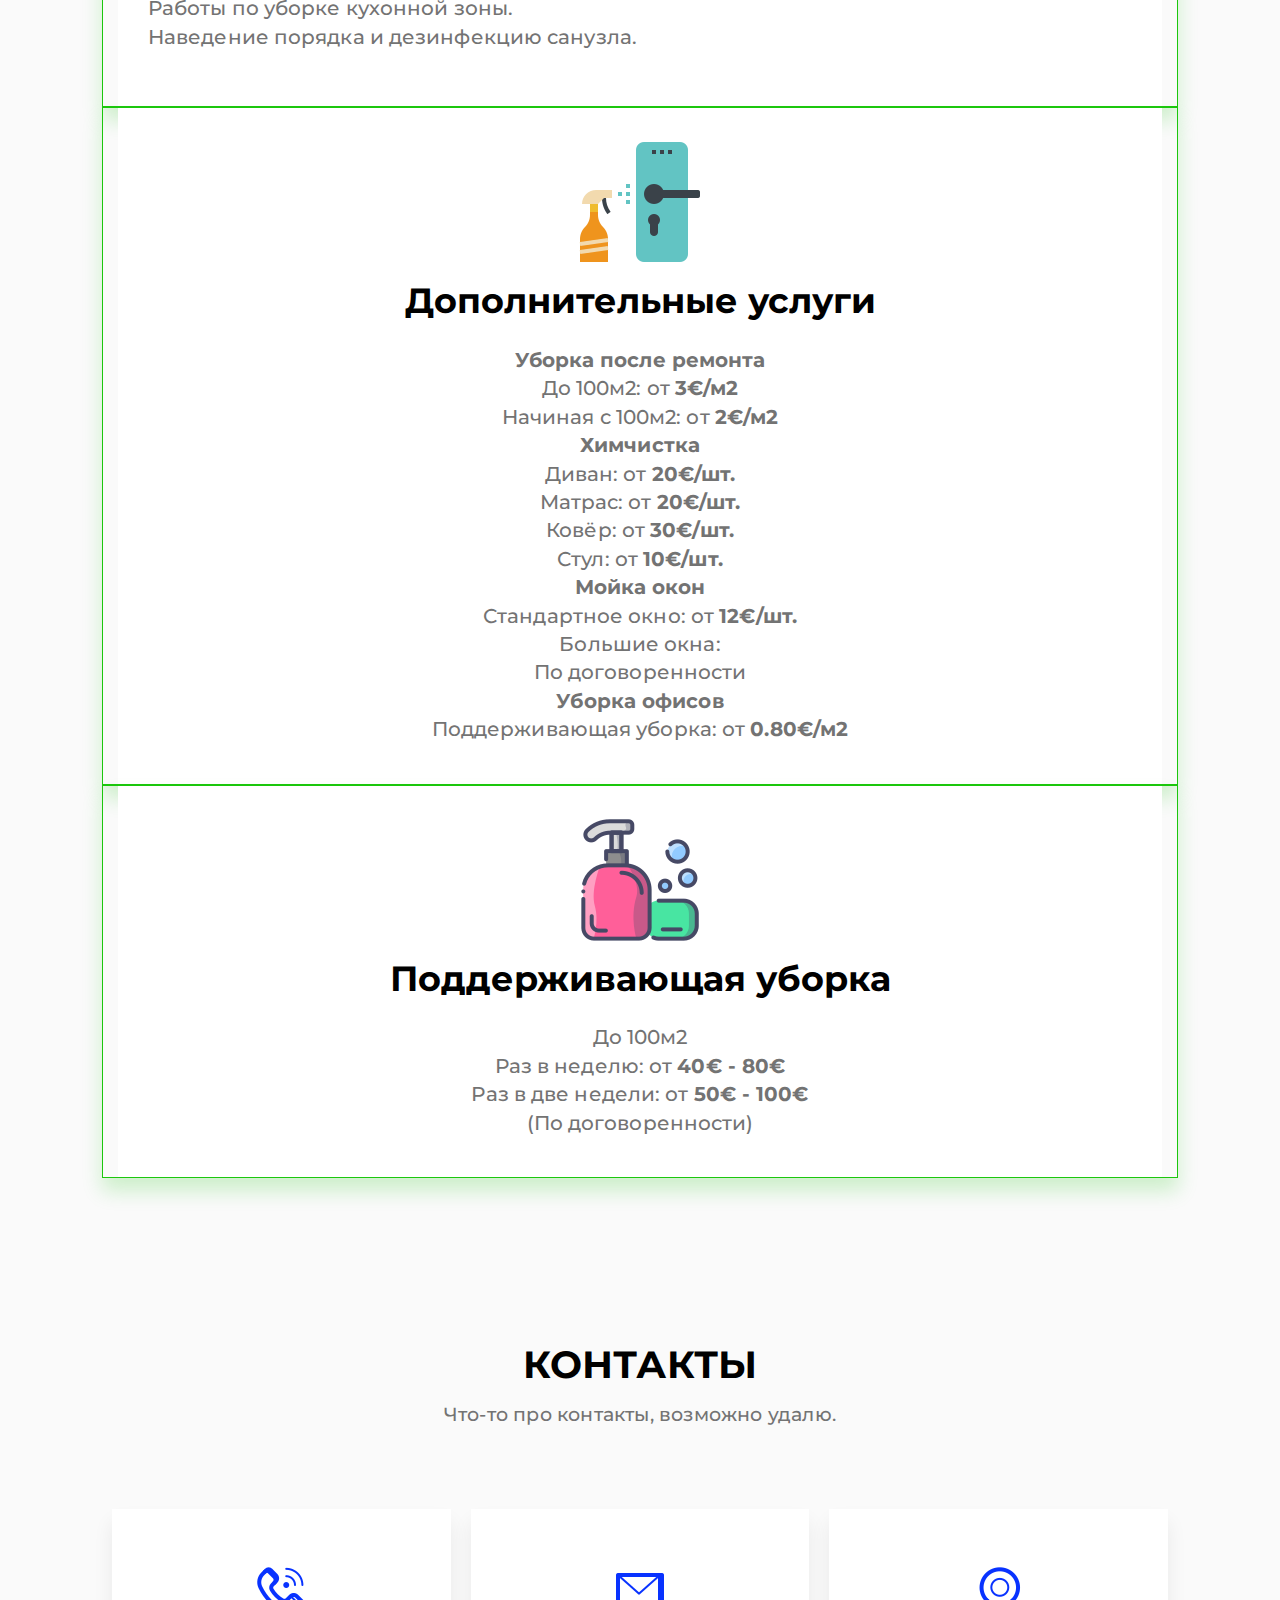
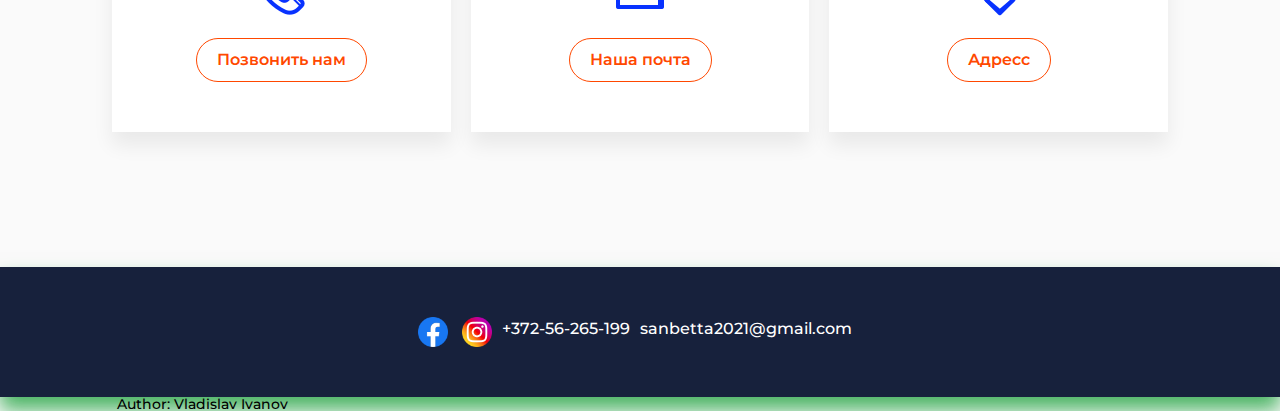
==== commit b01329fa: "cleaningservice v4.0" ====
--- a/cleanservice/index.html
+++ b/cleanservice/index.html
@@ -13,28 +13,29 @@
     <div class="wrapper">
         <header class="header">
             <div class="header_container _container">
-                <img src="./images/House_png-removebg-preview 1.svg" alt="Home">
-                <a href="" class="header__logo">
-                    SB OÜ
-                </a>
-                <nav class="header__menu menu">
-                    <ul class="menu__list">
-                        <li class="menu__item">
-                            <a href="" class="menu__link">Главная</a>
-                        </li>
-                        <li class="menu__item">
-                            <a href="" class="menu__link">Услуги</a>
-                        </li>
-                        <li class="menu__item">
-                            <a href="" class="menu__link">Цены</a>
-                        </li>
-                        <li class="menu__item">
-                            <a href="" class="menu__link">Контакты</a>
-                        </li>
-                    </ul>
-                </nav>
-            </div>
-
+                <div href="" class="header__logo"><img src="./images/House_png-removebg-preview 1.svg" alt="Home">SB OÜ</div>
+                <div class="header__menu menu">
+                    <div class="menu__icon">
+                        <span></span>
+                    </div>
+                    <nav class="menu__body">
+                        <ul class="menu__list">
+                            <li><a data-goto=".header" href="#" class="menu__link">Главная</a></li>
+                                <li><a data-goto="" href="#" class="menu__link sub-list">Услуги</a>
+                                    <span class="menu__arrow"></span>
+                                    <ul class="menu__sub-list">
+                                        <li><a data-goto="._standart" href="#" class="menu__sub-link">Стандартаня уборка</a></li>
+                                        <li><a data-goto="._general" href="#" class="menu__sub-link">Генеральная уборка</a></li>
+                                        <li><a data-goto="._supporting-clean" href="#" class="menu__sub-link">Поддерживающая уборка</a></li>
+                                        <li><a data-goto="._additional" href="#" class="menu__sub-link">Дополнительные услуги</a></li>
+                                    </ul>
+                                </li>
+                                <li><a data-goto="._prices" href="#" class="menu__link">Цены</a></li>
+                            <li><a data-goto="._contacts" href="#" class="menu__link">Контакты</a></li>
+                        </ul>
+                    </nav>
+                </div>
+            </div>
         </header>
 
         <main class="page">
@@ -58,7 +59,7 @@
             <section class="page_services services">
                 <div class="services__conatainer _container">
                     <div class="services__body">
-                         <a href="" class="services__column">
+                         <div class="services__column">
                             <div class="services__item item-service">
                                 <div class="item-service__icon">
                                    <img src="./images/spray.png" alt="spray">
@@ -70,8 +71,8 @@
                                    Сухая и влажная уборка всех <span class="text_bold_red"> внешних </span>  поверхностей и фасадов (в пределах 1,80м)
                                 </div>
                             </div>
-                        </a>
-                        <a href="" class="services__column">
+                        </div>
+                        <div class="services__column">
                             <div class="services__item item-service">
                                 <div class="item-service__icon">
                                    <img src="./images/labor.png" alt="labor">
@@ -83,8 +84,8 @@
                                   Сухая и влажная уборка комнат, кухонь, ванных комнат, туалетов и коридоров.
                                 </div>
                             </div>
-                        </a>
-                        <a href="" class="services__column">
+                        </div>
+                        <div class="services__column">
                             <div class="services__item item-service item-service_green">
                                 <div class="item-service__icon">
                                    <img src="./images/brush.png" alt="brush">
@@ -97,7 +98,7 @@
                                    Профессиональная химчистка диванов, матрасов, ковров.
                                 </div>
                             </div>
-                        </a>
+                        </div>
                     </div>
                 </div>
 
@@ -105,11 +106,11 @@
             <section class="page_supporting-cleaning supporting-cleaning ">
                 <div class="supporting-cleaning__container _container">
                     <div class="supporting-cleaning__header header-block">
-                        <h2 class="header_block__title">ЦЕНЫ И УСЛУГИ</h2>
+                        <h2 class="header_block__title _prices">ЦЕНЫ И УСЛУГИ</h2>
                         <div class="header_block__sub-title">Все цены обговариваются и зависят от объекта.</div>
                     </div>
                 <div class="supporting-cleaning_body">
-                    <div class="supporting-cleaning_column">
+                    <div class="supporting-cleaning_column _general">
                         <div class="supporting-cleaning_item">
                             <div class="supporting-cleaning_icon">
                                 <img src="./images/cleaning_house_covid-19_virus_pandemic_icon.png" alt="">
@@ -164,7 +165,7 @@
                             </div>
                         </div>
                     </div>
-                    <div class="supporting-cleaning_column">
+                    <div class="supporting-cleaning_column _standart">
                         <div class="supporting-cleaning_item">
                             <div class="supporting-cleaning_icon">
                                 <img src="./images/alcohol_antiseptic_cleaning_cleanser_first_icon.png" alt="">
@@ -184,7 +185,7 @@
                             </div>
                         </div>
                     </div>
-                    <div class="supporting-cleaning_column">
+                    <div class="supporting-cleaning_column _additional">
                         <div class="supporting-cleaning_item">
                             <div class="supporting-cleaning_icon">
                                 <img src="./images/cleaning_door_hygiene_knob_object_icon.png" alt="">
@@ -204,7 +205,7 @@
                                        Поддерживающая уборка: от <span class="text_bold_span"> 0.80€/м2 </span> </div>
                         </div>
                     </div>
-                    <div class="supporting-cleaning_column">
+                    <div class="supporting-cleaning_column _supporting-clean">
                         <div class="supporting-cleaning_item">
                             <div class="supporting-cleaning_icon">
                                 <img src="./images/cleaning_hygiene_soap_wash_washing_icon.png" alt="">
@@ -219,7 +220,7 @@
                 </div>
             </div>
             </section>
-            <section class="page__contacts contacts">
+            <section class="page__contacts contacts _contacts">
                 <div class="contacts__container _container">
                     <div class="contacts__header header-block">
                         <h2 class="header_block__title">КОНТАКТЫ</h2>
@@ -255,6 +256,10 @@
                         <a href="https://www.facebook.com/sanbetta.cleaning/" target="_blank"> <img class="footer_icon" src="./images/facebook logo.png" alt="facebook"> </a>
                         <a href="https://www.instagram.com/sanbetta_puhastus/?utm_medium=copy_link" target="_blank"> <img class="footer_icon" src="./images/instagram_icon.png" alt="Instagram"> </a>
                     </div>
+                    <div class="footer_number-mail">
+                        <a class="footer__link" href="tel:37256265199">+372-56-265-199</a>
+                        <a class="footer__link" href="mailto:sanbetta2021@gmail.com">sanbetta2021@gmail.com</a>
+                    </div>
                 </div>
             </div>
             <div class="footer_bottom">
--- a/cleanservice/css/style.css
+++ b/cleanservice/css/style.css
@@ -79,12 +79,20 @@
     width: 100%;
     left: 0;
     top: 0;
-    z-index: 50;
+    z-index: 10;
+}
+
+
+.burger__icon {
+
 }
 .header_container {
     display: flex;
-    min-height: 104px;
-    align-items: center;
+    align-items: center;
+    justify-content: space-between;
+    padding: 0px 30px;
+    margin: 0px auto;
+    min-height: 70px;
 }
 
 @media (max-width: 479px) {
@@ -93,6 +101,8 @@
     }
 }
 .header__logo {
+    display: flex;
+    align-items: center;
     font-size: 30px;
     font-weight: 700;
     color: inherit;
@@ -126,23 +136,13 @@
 .menu {
     padding: 5px 0;
 }
-.menu__list {
-    display: flex;
-    flex-wrap: wrap;
-}
-.menu__item {
-    font-size: 20px;
-}
-
-.menu__item:hover {
-    background: rgba(60, 255, 0, 0.5);
-    border-radius: 7px;
-    transition: background 0.4s ease-in-out 0.2s;
-    min-width: 30px;
-}
-
-.menu__item:not(:last-child) {
-    margin: 0px 21px 0px 0px;
+
+.menu__list > li {
+    position: relative;
+    margin: 0px 0px 0px 20px;
+}
+.menu__link:hover {
+    text-decoration: underline;
 }
 
 .menu__link {
@@ -150,7 +150,87 @@
     line-height: calc(24 / 14 * 100%);
     text-shadow: rgb(0, 0, 0) 1px 0 5px;
     color: white;
-}
+    font-size: 20px;
+}
+
+.menu__sub-list {
+    position: absolute;
+    top: 100%;
+    right: -89px;
+    background:rgba(60, 255, 0, 0.7);
+    padding: 15px;
+    min-width: 240px;
+    border-radius: 5%;
+    font-size: 16px;
+}
+.menu__sub-list li {
+    margin: 0px 0px 10px 0px ;
+}
+.menu__sub-list li:last-child {
+    margin: 0px;
+}
+.menu__sub-link {
+    color: #fff;
+    text-shadow: rgb(1, 0, 0) 1px 1px 25px;
+}
+
+.menu__sub-link:hover {
+    text-decoration:  underline;
+}
+.menu__arrow {
+    display: none;
+}
+@media (min-width: 767px) {
+    .menu__sub-list {
+        transform: translate(0px, 10%);
+        opacity: 0;
+        visibility: hidden;
+        transition: all 0.3s ease 0s;
+        pointer-events: none;
+    }
+    .menu__list {
+        display: flex;
+        align-items: center;
+    }
+    .menu__list > li {
+        padding: 10px 0px;
+    }
+}
+/* ----------PC AND TOUCH---------------- */
+
+body._pc .menu__list > li:hover .menu__sub-list {
+    opacity: 1;
+    visibility: visible;
+    transform: translate(0px, 0px);
+    pointer-events: all;
+}
+body._touch .menu__list > li {
+    display: flex;
+    align-items: center;
+}
+body._touch .menu__link {
+    flex: 1 1 auto;
+}
+body._touch .menu__arrow {
+    display: block;
+    width: 0;
+    height: 0;
+    margin: 0px 0px 0px 5px;
+    transition: transform 0.3s ease 0s;
+    border-left: 5px solid transparent;
+    border-right: 5px solid transparent;
+    border-top: 10px solid rgb(0, 255, 13);
+}
+body._touch .menu__list > li._active .menu__sub-list {
+    opacity: 1;
+    visibility: visible;
+    transform: translate(0px, 0px);
+    pointer-events: all;
+}
+body._touch .menu__list > li._active .menu__arrow {
+    transform: rotate(-180deg);
+}
+/* -------------------------------------- */
 
 @media (max-width: 479px) {
     .menu__link {
@@ -334,7 +414,7 @@
 .services__column {
     flex: 0 1 33.333%;
     margin: 0px 0px 30px 0px;
-    display: block;
+    /* display: block; */
     color:rgb(0, 0, 0);
 }
 @media  (min-width: 670px) {
@@ -543,6 +623,10 @@
     color: #fff;
     padding: 50px 0;
 }
+.footer_number-mail {
+    display: flex;
+    flex-direction: column;
+}
 
 .footer__main {
     display: flex;
@@ -562,34 +646,39 @@
     color: #fff;
     text-transform: inherit;
 }
-
+.footer__link {
+    color: #fff;
+    font-size: 16px;
+    padding: 0px 10px 5px 0px;
+}
+.footer__link:hover {
+    text-decoration: underline;
+}
 .footer_icon {
     width: 40px;
     padding: 0px 10px 0px 0px;
 }
+
+.footer_number-mail {
+    display: flex;
+    flex-direction: row;
+    align-items: center;
+}
 /* _______________Кнопка наверх______________ */
 .back_to_top {
     position: fixed;
-    bottom: 80px;
-    right: 40px;
+    bottom: 40px;
+    right: 30px;
     z-index: 9999;
     width: 40px;
     height: 40px;
     text-align: center;
     line-height: 30px;
-    background: #f5f5f5;
     color: #444;
     cursor: pointer;
     border-radius: 2px;
     display: none;
     background: rgba(16, 196, 0, 0.950);
-  }
-
-  @media (max-width: 376px)  {
-    .back_to_top {
-        right: 150px;
-        bottom: 10px;
-    }
   }
   
   .back_to_top:hover {
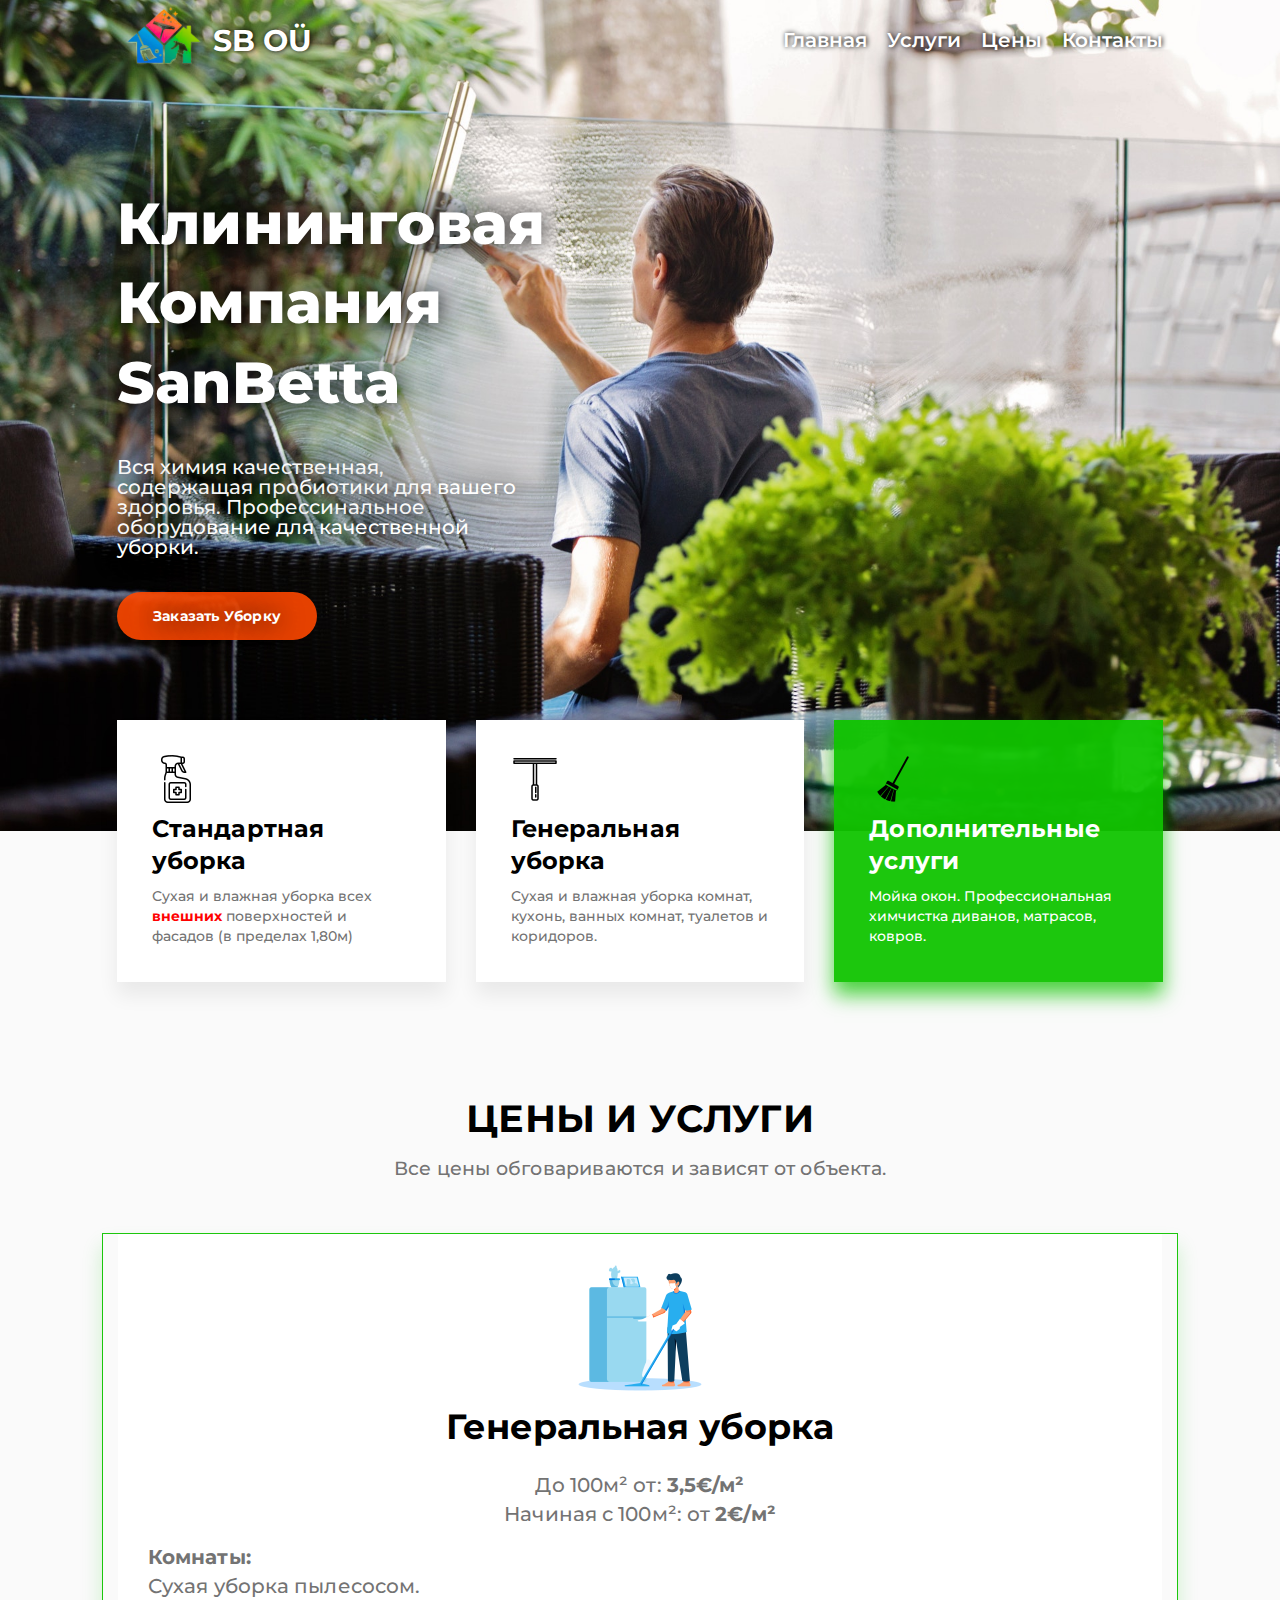
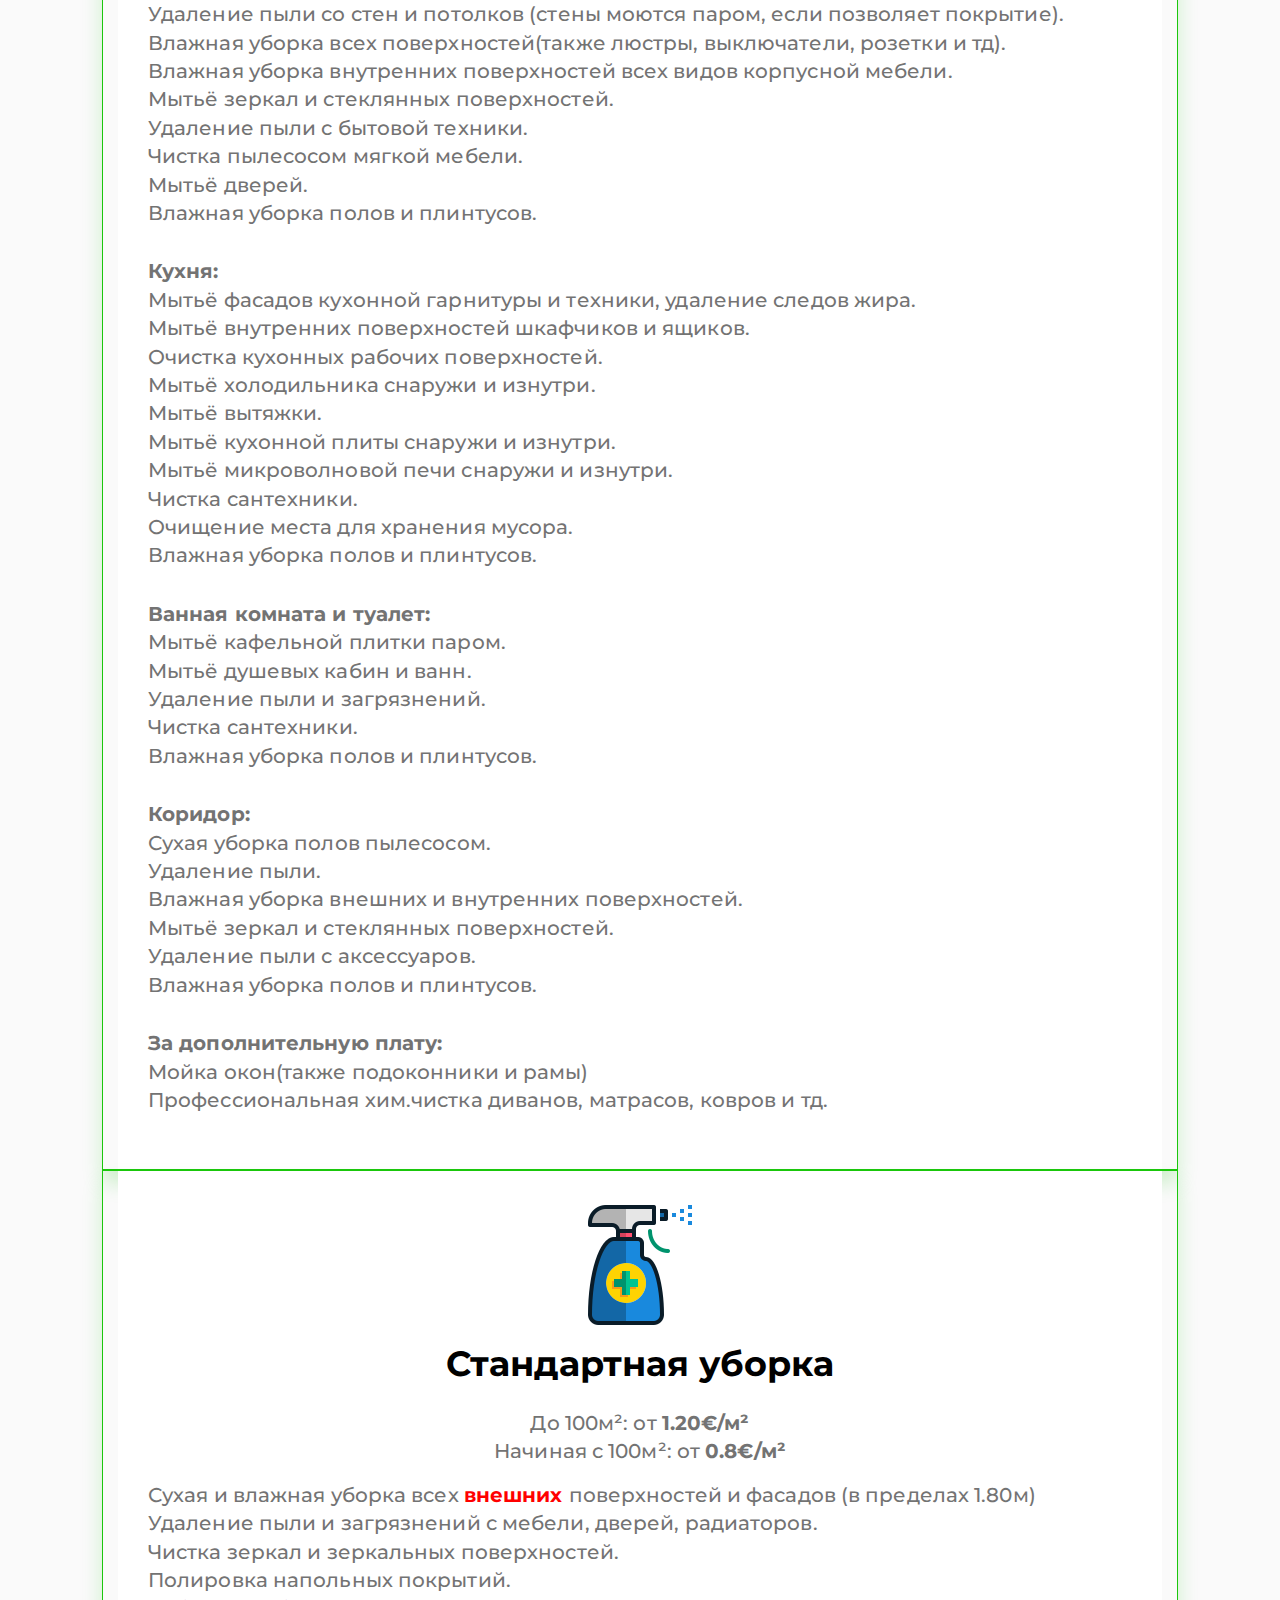
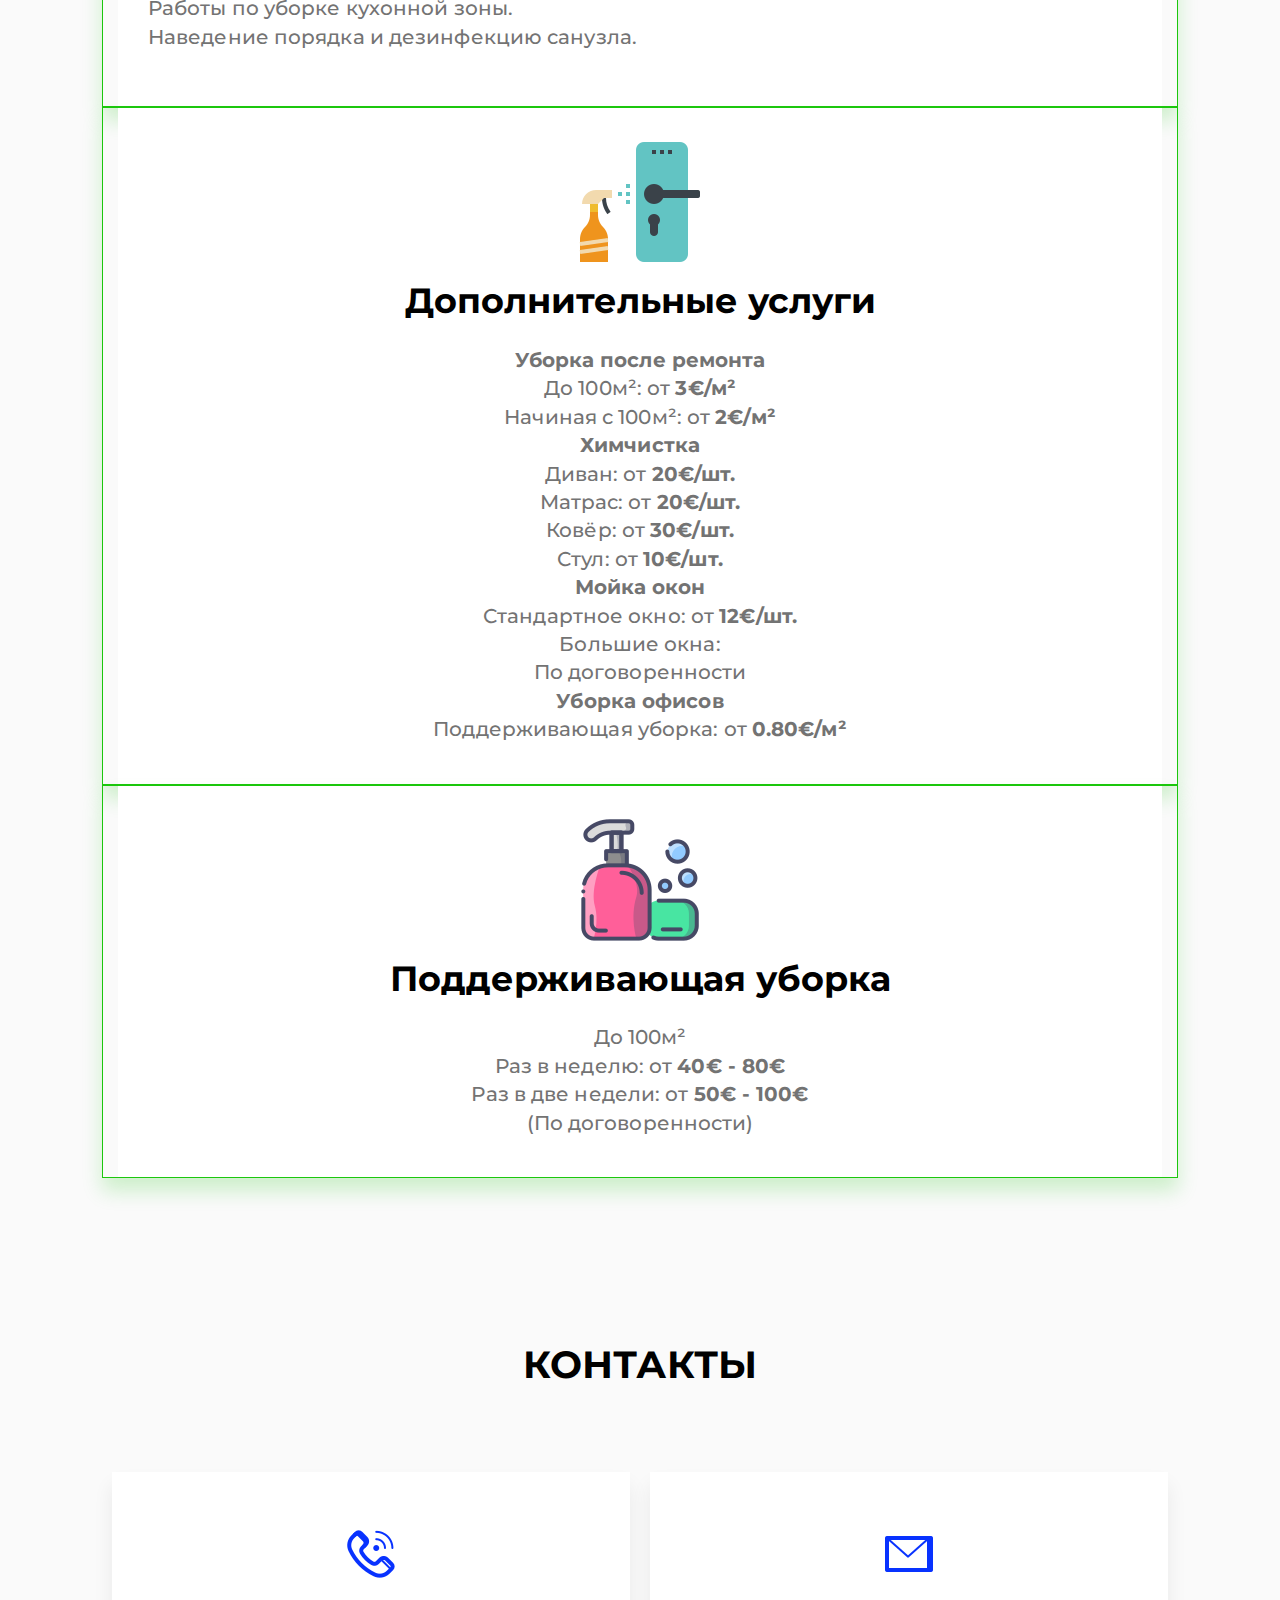
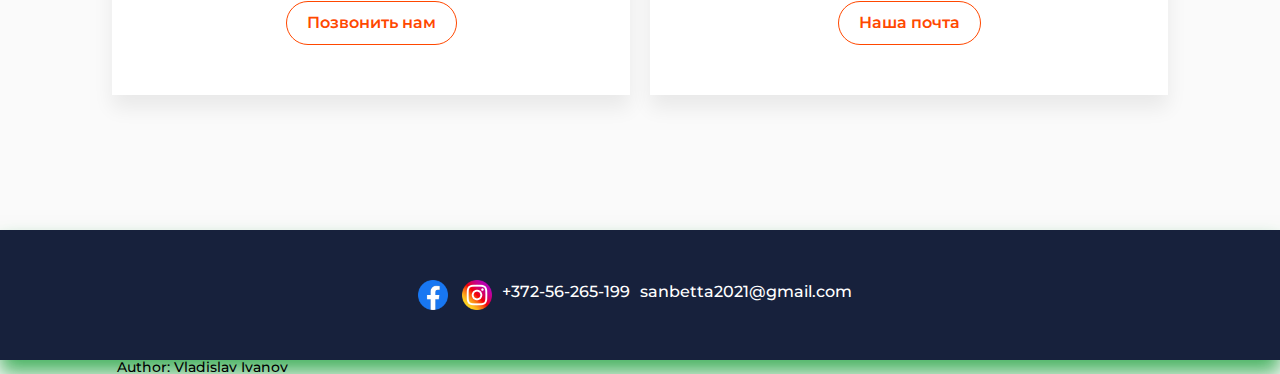
==== commit d9515cff: "cleanservicefinal" ====
--- a/cleanservice/index.html
+++ b/cleanservice/index.html
@@ -11,17 +11,17 @@
 </head>
 <body>
     <div class="wrapper">
-        <header class="header">
+        <header class="header _header">
             <div class="header_container _container">
-                <div href="" class="header__logo"><img src="./images/House_png-removebg-preview 1.svg" alt="Home">SB OÜ</div>
+                <div href="logo" class="header__logo"><img src="./images/House_png-removebg-preview 1.svg" alt="Home">SB OÜ</div>
                 <div class="header__menu menu">
                     <div class="menu__icon">
                         <span></span>
                     </div>
                     <nav class="menu__body">
                         <ul class="menu__list">
-                            <li><a data-goto=".header" href="#" class="menu__link">Главная</a></li>
-                                <li><a data-goto="" href="#" class="menu__link sub-list">Услуги</a>
+                            <li><a data-goto="._header" href="#" class="menu__link">Главная</a></li>
+                                <li><a data-goto="._service" href="#" class="menu__link sub-list">Услуги</a>
                                     <span class="menu__arrow"></span>
                                     <ul class="menu__sub-list">
                                         <li><a data-goto="._standart" href="#" class="menu__sub-link">Стандартаня уборка</a></li>
@@ -106,7 +106,7 @@
             <section class="page_supporting-cleaning supporting-cleaning ">
                 <div class="supporting-cleaning__container _container">
                     <div class="supporting-cleaning__header header-block">
-                        <h2 class="header_block__title _prices">ЦЕНЫ И УСЛУГИ</h2>
+                        <h2 class="header_block__title _prices _service">ЦЕНЫ И УСЛУГИ</h2>
                         <div class="header_block__sub-title">Все цены обговариваются и зависят от объекта.</div>
                     </div>
                 <div class="supporting-cleaning_body">
@@ -170,10 +170,10 @@
                             <div class="supporting-cleaning_icon">
                                 <img src="./images/alcohol_antiseptic_cleaning_cleanser_first_icon.png" alt="">
                             </div>
-                            <div class="supporting-cleaning_value">Стандартаня уборка</div>
-                            <div class="supporting-cleaning_text">До 100м2: от <span class="
-                                price_text_bold"> 1.20€/м2 </span> <br> Начиная с 100м2: от <span class="
-                                price_text_bold"> 0.8€/м2 </span>
+                            <div class="supporting-cleaning_value">Стандартная уборка</div>
+                            <div class="supporting-cleaning_text">До 100м²: от <span class="
+                                price_text_bold"> 1.20€/м² </span> <br> Начиная с 100м²: от <span class="
+                                price_text_bold"> 0.8€/м² </span>
                                 <ul class="ul_list">
                                     <li>Сухая и влажная уборка всех <span class="text_bold_red"> внешних </span> поверхностей и фасадов (в пределах 1.80м)</li>
                                     <li>Удаление пыли и загрязнений с мебели, дверей, радиаторов.</li>
@@ -191,8 +191,8 @@
                                 <img src="./images/cleaning_door_hygiene_knob_object_icon.png" alt="">
                             </div>
                             <div class="supporting-cleaning_value">Дополнительные услуги</div>
-                            <div class="supporting-cleaning_text"> <span class="text_bold_span">Уборка после ремонта</span> <br> До 100м2: от <span class="
-                                price_text_bold"> 3€/м2 </span> <br> Начиная с 100м2: от <span class="text_bold_span"> 2€/м2 </span> <br>
+                            <div class="supporting-cleaning_text"> <span class="text_bold_span">Уборка после ремонта</span> <br> До 100м²: от <span class="
+                                price_text_bold"> 3€/м² </span> <br> Начиная с 100м²: от <span class="text_bold_span"> 2€/м² </span> <br>
                                  <span class="text_bold_span">Химчистка</span> <br>
                                   Диван: от <span class="text_bold_span">20€/шт. </span>  <br>
                                    Матрас: от <span class="text_bold_span"> 20€/шт. </span> <br>
@@ -202,7 +202,7 @@
                                     Стандартное окно: от <span class="text_bold_span"> 12€/шт.</span> <br>
                                      Большие окна: <br> По договоренности <br>
                                       <span class="text_bold_span">Уборка офисов</span> <br>
-                                       Поддерживающая уборка: от <span class="text_bold_span"> 0.80€/м2 </span> </div>
+                                       Поддерживающая уборка: от <span class="text_bold_span"> 0.80€/м² </span> </div>
                         </div>
                     </div>
                     <div class="supporting-cleaning_column _supporting-clean">
@@ -211,7 +211,7 @@
                                 <img src="./images/cleaning_hygiene_soap_wash_washing_icon.png" alt="">
                             </div>
                             <div class="supporting-cleaning_value">Поддерживающая уборка</div>
-                            <div class="supporting-cleaning_text">До 100м2 <br>
+                            <div class="supporting-cleaning_text">До 100м² <br>
                                 Раз в неделю: от <span class="text_bold_span">40€ - 80€</span> <br>
                                 Раз в две недели: от <span class="text_bold_span"> 50€ - 100€ </span> <br>
                                  (По договоренности)</div>
@@ -224,7 +224,6 @@
                 <div class="contacts__container _container">
                     <div class="contacts__header header-block">
                         <h2 class="header_block__title">КОНТАКТЫ</h2>
-                        <div class="header_block__sub-title">Что-то про контакты, возможно удалю.</div>
                     </div>
                 <div class="contacts__items">
                     <div class="contact_item item-contact">
@@ -238,12 +237,6 @@
                             <img src="./images/mail.png" alt="mail">
                         </div>
                         <a href="mailto:sanbetta2021@gmail.com" class="item-contact_button mail" target="_blank">Наша почта</a>
-                    </div>
-                    <div class="contact_item item-contact">
-                        <div class="item-contact__icon">
-                            <img src="./images/navigation.png" alt="location">
-                        </div>
-                        <a href="https://www.google.com/maps/place/Paekaare+46,+13611+Tallinn,+%D0%95%D1%81%D1%82%D0%BE%D0%BD%D1%96%D1%8F/@59.4364398,24.8274652,17z/data=!4m5!3m4!1s0x4692ecb0a074302b:0xf54193865ec72d85!8m2!3d59.4363962!4d24.8269824" class="item-contact_button location" target="_blank">Адресс</a>
                     </div>
                 </div>
                 </div>
--- a/cleanservice/css/style.css
+++ b/cleanservice/css/style.css
@@ -42,7 +42,9 @@
     font-weight: 500;
     font-family: Montserrat;
 }
-
+body._lock {
+    overflow: hidden;
+}
 /* --------------------------------------- */
 
 .wrapper {
@@ -130,9 +132,6 @@
         margin: 0px 0px 0px 20px;
     }
 }
-
-
-
 .menu {
     padding: 5px 0;
 }
@@ -149,7 +148,7 @@
     font-weight: 600;
     line-height: calc(24 / 14 * 100%);
     text-shadow: rgb(0, 0, 0) 1px 0 5px;
-    color: white;
+    color: #fff;
     font-size: 20px;
 }
 
@@ -160,7 +159,6 @@
     background:rgba(60, 255, 0, 0.7);
     padding: 15px;
     min-width: 240px;
-    border-radius: 5%;
     font-size: 16px;
 }
 .menu__sub-list li {
@@ -219,7 +217,7 @@
     transition: transform 0.3s ease 0s;
     border-left: 5px solid transparent;
     border-right: 5px solid transparent;
-    border-top: 10px solid rgb(0, 255, 13);
+    border-top: 10px solid rgb(255, 255, 255);
 }
 body._touch .menu__list > li._active .menu__sub-list {
     opacity: 1;
@@ -230,6 +228,107 @@
 body._touch .menu__list > li._active .menu__arrow {
     transform: rotate(-180deg);
 }
+
+.menu__icon {
+    display: none;
+}
+@media (max-width:767px)  {
+    .menu__icon {
+        display: block;
+        z-index: 5;
+        cursor: pointer;
+        width: 30px;
+        height: 18px;
+        position: relative;
+        right: 5px;
+        top: 5px;
+    }
+    body._lock .back_to_top {
+        display: none;
+    }
+    .menu__icon span,
+    .menu__icon::before,
+    .menu__icon::after {
+        left: 0;
+        position: absolute;
+        height: 10%;
+        width: 100%;
+        transition: all 0.3s ease 0s;
+        background: rgb(0, 0, 0);
+    }
+    .menu__icon::before,
+    .menu__icon::after {
+        content: "";
+    }
+    .menu__icon::before {
+        top: 0;
+    }
+    .menu__icon::after {
+        bottom: 0;
+    }
+    .menu__icon span {
+        top: 50%;
+        transform: scale(1) translate(0px, -50%);
+    }
+    .menu__icon._active span {
+        transform: scale(0) translate(0px, -50%);
+    }
+    .menu__icon._active::before {
+        top: 50%;
+        transform: rotate(-45deg) translate(0px, -50%);
+    }
+    .menu__icon._active::after {
+        bottom: 50%;
+        transform: rotate(45deg) translate(0px, 50%);
+    }
+    .menu__body {
+        position: fixed;
+        top: 0;
+        left: -100%;
+        width: 100%;
+        height: 100%;
+        background:rgba(16, 196, 0, 0.750);
+        padding: 100px 30px 30px 30px;
+        transition: left 0.3s ease 0s;
+        overflow: auto;
+    }
+    .menu__body._active {
+        left: 0;
+    }
+    .menu__body::before {
+        content: "";
+        position: fixed;
+        width: 100%;
+        top: 0;
+        left: 0;
+        height: 70px;
+        z-index: 2;
+    }
+    .menu__list > li {
+        flex-wrap: wrap;
+        margin: 0px 0px 30px 0px;
+    }
+    .menu__list > li._active .menu__sub-list {
+        display: block;
+    }
+    .menu__list > li:last-child {
+        margin-bottom: 0;
+    }
+    .menu__link {
+        font-size: 22px;
+    }
+    .menu__sub-list {
+        position: relative;
+        flex: 1 1 100%;
+        top: 0;
+        left: 0;
+        margin: 20px 0px 0px 0px;
+        display: none;
+
+    }
+
+}
+
 /* -------------------------------------- */
 
 @media (max-width: 479px) {
@@ -576,7 +675,7 @@
     margin: 0px 10px;
 }
 .item-contact {
-    flex: 0 1 33.333%;
+    flex: 0 1 50%;
 }
 .item-contact__icon {
     display: flex;
@@ -663,6 +762,19 @@
     display: flex;
     flex-direction: row;
     align-items: center;
+}
+@media (max-width: 473px) {
+    .footer__link {
+        font-size: 12px;
+        padding: 15px 5px;
+    }
+    .footer__main {
+        display: flex;
+        flex-direction: column;
+    }
+    .footer_icon {
+        width: 30px;
+    }
 }
 /* _______________Кнопка наверх______________ */
 .back_to_top {
